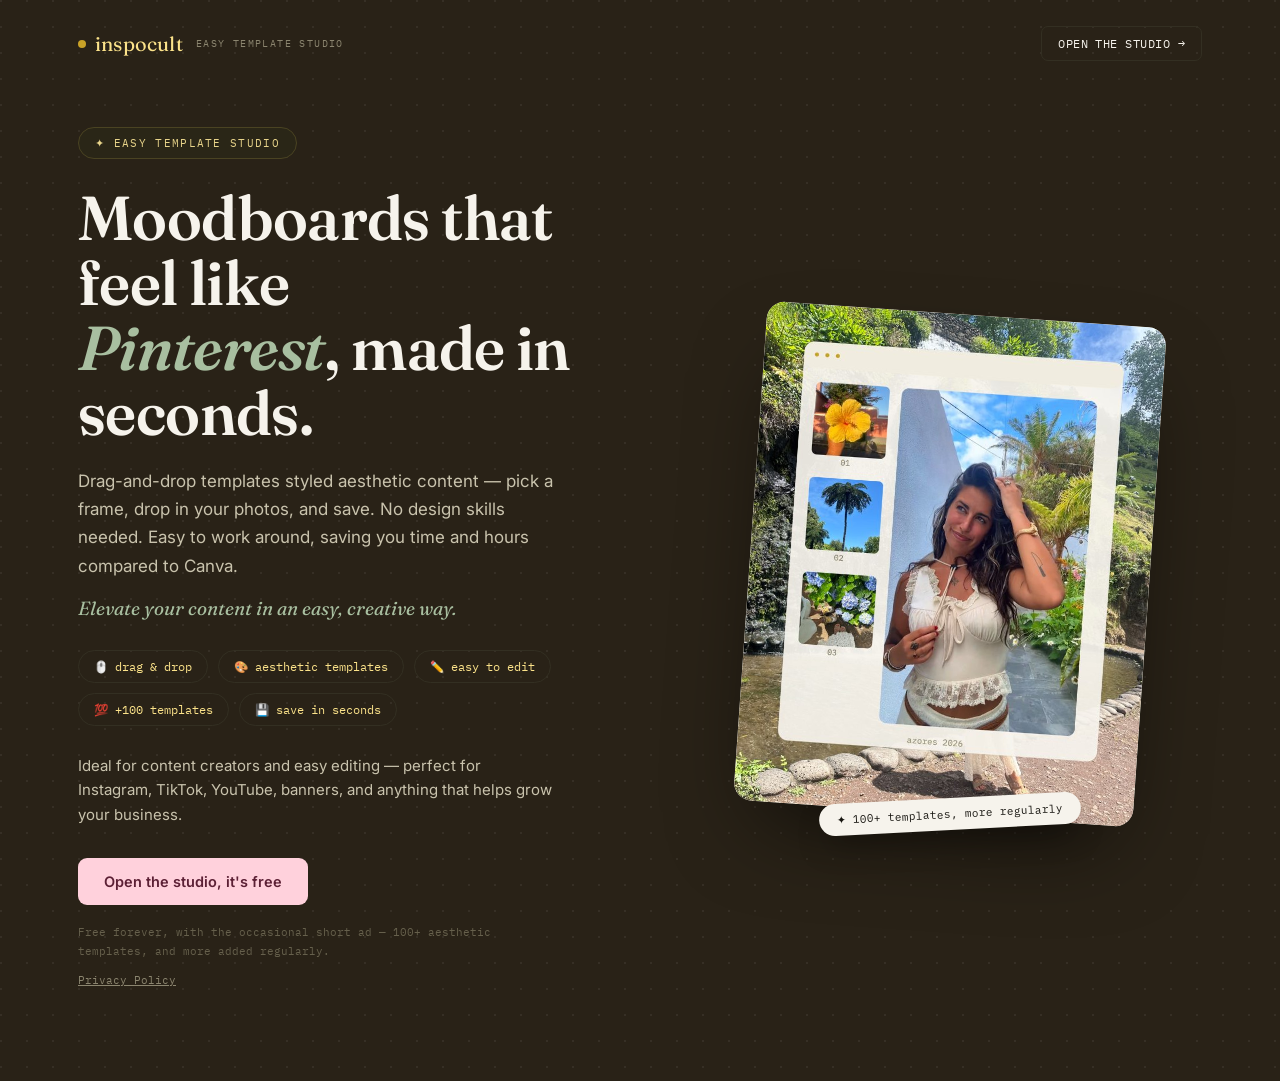
==== index.html @ 13b6f6b2 "Add files via upload" ====
<!DOCTYPE html>
<html lang="en">
<head>
<meta charset="UTF-8">
<script async src="https://pagead2.googlesyndication.com/pagead/js/adsbygoogle.js?client=ca-pub-4805663093054929" crossorigin="anonymous"></script>
<meta name="viewport" content="width=device-width, initial-scale=1.0, viewport-fit=cover">
<title>inspocult — easy template studio</title>
<link rel="manifest" href="manifest.json">
<meta name="theme-color" content="#1a1710">
<link rel="icon" href="icon-192.png">
<link rel="apple-touch-icon" href="apple-touch-icon.png">
<meta name="apple-mobile-web-app-capable" content="yes">
<meta name="apple-mobile-web-app-title" content="inspocult">
<link rel="preconnect" href="https://fonts.googleapis.com">
<link href="https://fonts.googleapis.com/css2?family=Fraunces:opsz,wght@9..144,400;9..144,500;9..144,600&family=Inter:wght@400;500;600;700&family=IBM+Plex+Mono:wght@400;500&display=swap" rel="stylesheet">
<style>
  :root{
    --ink:#292217;
    --paper:#f6f3ec;
    --line:#332f22;
    --gold:#c9a227;
    --gold-dim:#e8d48a;
    --brand-yellow:#FCE38A;
    --brand-pink:#FFD1DC;
    --brand-pink-text:#5c2035;
    --brand-sage:#A8BFA0;
    --mono:'IBM Plex Mono', monospace;
    --display:'Fraunces', serif;
    --body:'Inter', sans-serif;
  }
  *{box-sizing:border-box;}
  html,body{margin:0; padding:0; height:100%;}
  body{
    background:var(--ink); color:var(--paper); font-family:var(--body);
    background-image: radial-gradient(circle at 1px 1px, rgba(255,255,255,.06) 1px, transparent 1px);
    background-size: 26px 26px;
  }

  .wrap{ max-width:1180px; margin:0 auto; padding:0 28px; }

  /* ---- nav ---- */
  nav{ display:flex; align-items:center; justify-content:space-between; padding:26px 0; }
  .brand{ display:flex; align-items:center; gap:9px; font-family:var(--display); font-size:20px; letter-spacing:.01em; color:var(--brand-yellow); }
  .brand .dot{ width:8px; height:8px; border-radius:50%; background:var(--gold); display:inline-block; }
  .brand small{ font-family:var(--mono); font-size:10px; text-transform:uppercase; letter-spacing:.14em; color:#8b856f; margin-left:4px; }
  nav a.tryit{
    font-family:var(--mono); font-size:11.5px; text-transform:uppercase; letter-spacing:.04em;
    color:var(--paper); text-decoration:none; border:1px solid var(--line); padding:9px 16px; border-radius:7px;
    transition:border-color .15s, color .15s;
  }
  nav a.tryit:hover{ border-color:var(--gold); color:var(--gold-dim); }

  /* ---- hero ---- */
  .hero{
    display:grid; grid-template-columns:1.05fr .95fr; gap:64px; align-items:center;
    min-height:78vh; padding:40px 0 80px;
  }
  .eyebrow{
    display:inline-flex; align-items:center; gap:8px;
    font-family:var(--mono); font-size:11px; letter-spacing:.12em; text-transform:uppercase;
    color:var(--gold-dim); background:#2a2617; border:1px solid #4a4322;
    padding:8px 16px; border-radius:999px; margin-bottom:26px;
  }
  h1{
    font-family:var(--display); font-weight:600; font-size:clamp(38px, 5vw, 62px);
    line-height:1.05; letter-spacing:-.01em; margin:0 0 22px; color:var(--paper);
  }
  h1 em{ font-style:italic; color:var(--brand-sage); }
  .sub{
    font-size:17px; line-height:1.65; color:#c9c3ad; max-width:480px; margin:0 0 30px;
  }
  .tagline{
    font-family:var(--display); font-style:italic; font-size:19px; color:var(--brand-sage);
    margin:-14px 0 30px;
  }
  .pills{ display:flex; flex-wrap:wrap; gap:10px; margin-bottom:34px; }
  .pill{
    font-family:var(--mono); font-size:11.5px; color:var(--brand-yellow);
    border:1px solid var(--line); border-radius:999px; padding:8px 15px;
    display:inline-flex; align-items:center; gap:7px;
  }
  .ctas{ display:flex; flex-wrap:wrap; gap:14px; margin-bottom:18px; }
  .btn{
    font-family:var(--body); font-weight:600; font-size:14.5px; text-decoration:none;
    padding:15px 26px; border-radius:9px; display:inline-flex; align-items:center; gap:8px;
    transition:transform .12s, opacity .15s;
  }
  .btn:hover{ transform:translateY(-1px); }
  .btn.primary{ background:var(--brand-pink); color:var(--brand-pink-text); }
  .btn.primary:hover{ background:#ffdfe7; }
  .btn.secondary{ background:transparent; color:var(--paper); border:1px solid var(--line); }
  .btn.secondary:hover{ border-color:var(--gold); color:var(--gold-dim); }
  .fineprint{ font-family:var(--mono); font-size:11px; color:#66604c; line-height:1.7; max-width:460px; }

  /* ---- signature visual: tilted moodboard grid ---- */
  .visual{ position:relative; display:flex; align-items:center; justify-content:center; }
  .grid-frame{
    width:100%; max-width:400px; aspect-ratio:4/5;
    transform:rotate(4deg);
    border-radius:18px; overflow:hidden; box-shadow:0 40px 90px -30px rgba(0,0,0,.7);
    display:grid; grid-template-columns:1fr 1fr; grid-template-rows:1fr 1fr 1fr; gap:3px;
    background:#0e0d0a; padding:3px;
  }
  .tile{ border-radius:6px; }
  .t1{ background:linear-gradient(135deg,#e8c874,#c9772f 55%,#5a2c14); }
  .t2{ background:linear-gradient(135deg,#8fd3c7,#2f6f62 55%,#123b34); }
  .t3{ background:linear-gradient(135deg,#f2b8c6,#c9577a 55%,#4a1c2e); grid-column:1/3; }
  .t4{ background:linear-gradient(135deg,#c8d98f,#5f7a2f 55%,#242c0f); }
  .t5{ background:linear-gradient(135deg,#b39ddb,#5e4b8a 55%,#241b3f); }
  .badge-float{
    position:absolute; bottom:-16px; left:50%; transform:translateX(-50%) rotate(-3deg);
    background:var(--paper); color:#16140f; font-family:var(--mono); font-size:11px;
    padding:9px 18px; border-radius:999px; box-shadow:0 14px 30px -10px rgba(0,0,0,.5);
    white-space:nowrap;
  }

  @media (max-width: 860px){
    .hero{ grid-template-columns:1fr; gap:56px; padding-top:20px; text-align:left; }
    .visual{ order:-1; max-width:280px; margin:0 auto; }
  }
  #fullscreenAd{
    display:none; position:fixed; inset:0; z-index:10000;
    background:rgba(10,9,6,.92); backdrop-filter:blur(3px);
    align-items:center; justify-content:center; padding:20px;
  }
  #fullscreenAdCard{
    max-width:420px; width:100%; background:#332f22; border:1px solid #443f2d;
    border-radius:14px; padding:28px; box-shadow:0 30px 70px -20px rgba(0,0,0,.7); text-align:center;
  }
  #fsAdEyebrow{ font-family:var(--mono); font-size:11px; letter-spacing:.12em; text-transform:uppercase; color:#8b856f; margin-bottom:10px; }
  #fsAdSlot{ font-family:var(--body); font-size:13.5px; color:#c9c3ad; line-height:1.6; margin:14px 0 20px; }
  #fsAdProgressTrack{ height:4px; background:#0e0d0a; border-radius:2px; overflow:hidden; }
  #fsAdProgressBar{ height:100%; width:100%; background:var(--brand-pink); transform-origin:left; }
  #fsAdCountdownText{ font-family:var(--mono); font-size:11px; color:#8b856f; margin-top:12px; }
</style>
</head>
<body>

  <div class="wrap">
    <nav>
      <div class="brand"><span class="dot"></span>inspocult <small>easy template studio</small></div>
      <a class="tryit" href="template-studio.html">Open the studio →</a>
    </nav>

    <div class="hero">
      <div>
        <div class="eyebrow">✦ EASY TEMPLATE STUDIO</div>
        <h1>Moodboards that feel like<br><em>Pinterest</em>, made in seconds.</h1>
        <p class="sub">Drag-and-drop templates styled aesthetic content — pick a frame, drop in your photos, and save. No design skills needed. Easy to work around, saving you time and hours compared to Canva.</p>
        <p class="tagline">Elevate your content in an easy, creative way.</p>
        <div class="pills">
          <span class="pill">🖱️ drag &amp; drop</span>
          <span class="pill">🎨 aesthetic templates</span>
          <span class="pill">✏️ easy to edit</span>
          <span class="pill">💯 +100 templates</span>
          <span class="pill">💾 save in seconds</span>
        </div>
        <p class="sub" style="font-size:15px; margin-top:-6px;">Ideal for content creators and easy editing — perfect for Instagram, TikTok, YouTube, banners, and anything that helps grow your business.</p>
        <div class="ctas">
          <a class="btn primary" href="template-studio.html" id="tryFreeBtn">Open the studio, it's free</a>
        </div>
        <p class="fineprint">Free forever, with the occasional short ad — 100+ aesthetic templates, and more added regularly.</p>
        <p class="fineprint" style="margin-top:6px;"><a href="privacy-policy.html" style="color:#8b856f;">Privacy Policy</a></p>
      </div>

      <div class="visual">
        <div class="grid-frame" style="display:block; padding:0; background:#f2ede0;">
          <img src="[data-uri]" alt="A real Contact Sheet template made in inspocult" width="100%" height="100%" style="display:block; width:100%; height:100%; object-fit:cover;">
        </div>
        <div class="badge-float">✦ 100+ templates, more regularly</div>
      </div>
    </div>
  </div>

  <div id="fullscreenAd">
    <div id="fullscreenAdCard">
      <div id="fsAdEyebrow">ADVERTISEMENT</div>
      <div id="fsAdSlot">
        <div style="font-weight:600;color:#f0ead8;margin-bottom:4px;">Your sponsor's name here</div>
        <div>Replace this block with a real AdSense unit or a direct sponsor's image + link.</div>
      </div>
      <div id="fsAdProgressTrack"><div id="fsAdProgressBar"></div></div>
      <div id="fsAdCountdownText">Continuing in 5s…</div>
    </div>
  </div>

  <script>
    // Clicking through shows the same kind of ad the studio itself shows
    // before every export, right up front, so it's not a surprise once inside.
    const AD_DURATION_S = 5;
    document.getElementById('tryFreeBtn').addEventListener('click', function(e){
      e.preventDefault();
      const destination = this.getAttribute('href');
      const overlay = document.getElementById('fullscreenAd');
      const bar = document.getElementById('fsAdProgressBar');
      const countdownText = document.getElementById('fsAdCountdownText');
      overlay.style.display = 'flex';

      let remaining = AD_DURATION_S;
      countdownText.textContent = `Continuing in ${remaining}s…`;
      bar.style.transition = 'none';
      bar.style.transform = 'scaleX(1)';
      requestAnimationFrame(()=>{
        bar.style.transition = `transform ${AD_DURATION_S}s linear`;
        bar.style.transform = 'scaleX(0)';
      });
      const timer = setInterval(()=>{
        remaining -= 1;
        if(remaining <= 0){
          clearInterval(timer);
          window.location.href = destination;
        } else {
          countdownText.textContent = `Continuing in ${remaining}s…`;
        }
      }, 1000);
    });
  </script>

</body>
</html>
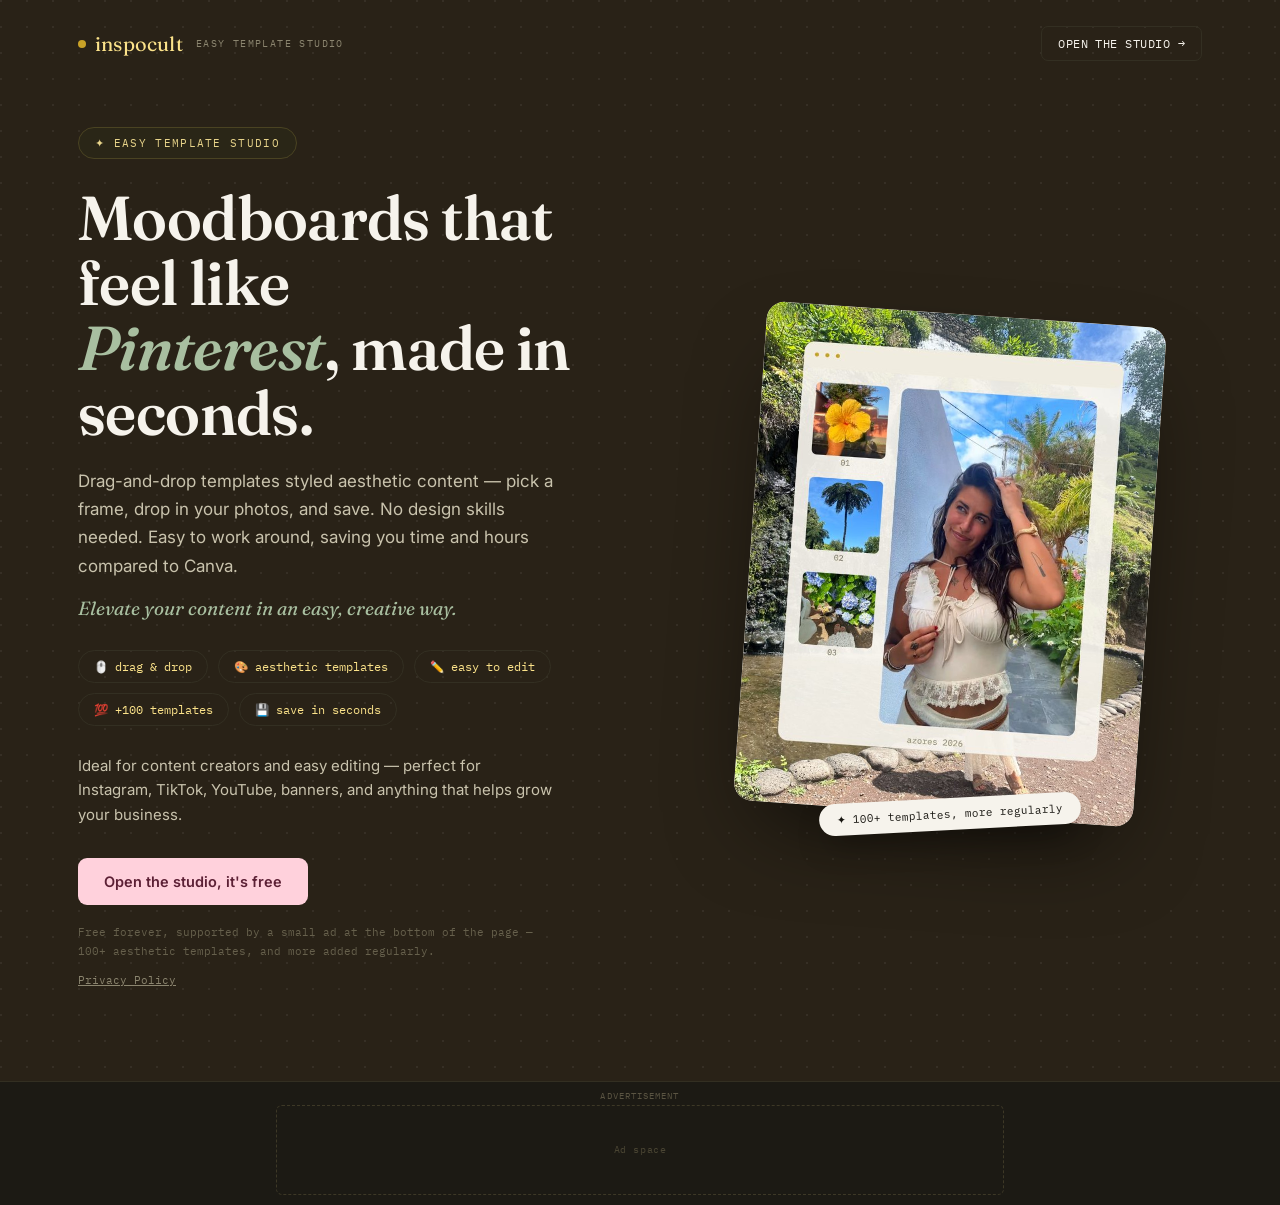
==== commit 57bbeeba: "Add files via upload" ====
--- a/index.html
+++ b/index.html
@@ -118,20 +118,17 @@
     .hero{ grid-template-columns:1fr; gap:56px; padding-top:20px; text-align:left; }
     .visual{ order:-1; max-width:280px; margin:0 auto; }
   }
-  #fullscreenAd{
-    display:none; position:fixed; inset:0; z-index:10000;
-    background:rgba(10,9,6,.92); backdrop-filter:blur(3px);
-    align-items:center; justify-content:center; padding:20px;
-  }
-  #fullscreenAdCard{
-    max-width:420px; width:100%; background:#332f22; border:1px solid #443f2d;
-    border-radius:14px; padding:28px; box-shadow:0 30px 70px -20px rgba(0,0,0,.7); text-align:center;
-  }
-  #fsAdEyebrow{ font-family:var(--mono); font-size:11px; letter-spacing:.12em; text-transform:uppercase; color:#8b856f; margin-bottom:10px; }
-  #fsAdSlot{ font-family:var(--body); font-size:13.5px; color:#c9c3ad; line-height:1.6; margin:14px 0 20px; }
-  #fsAdProgressTrack{ height:4px; background:#0e0d0a; border-radius:2px; overflow:hidden; }
-  #fsAdProgressBar{ height:100%; width:100%; background:var(--brand-pink); transform-origin:left; }
-  #fsAdCountdownText{ font-family:var(--mono); font-size:11px; color:#8b856f; margin-top:12px; }
+
+  /* ---------- Bottom ad (one banner per page / tab) ---------- */
+  .site-ad-bar{ display:flex; flex-direction:column; align-items:center; gap:4px; padding:8px 12px 10px; border-top:1px solid #332f22; background:#1c1a14; }
+  .site-ad-label{ font-family:'IBM Plex Mono', monospace; font-size:9px; letter-spacing:.12em; text-transform:uppercase; color:#5a5442; }
+  .site-ad-box{ position:relative; display:flex; align-items:center; justify-content:center; max-width:100%; outline:1px dashed #3d3826; outline-offset:-1px; border-radius:6px; overflow:hidden; }
+  .site-ad-box, .site-ad{ width:728px; height:90px; }
+  .site-ad{ display:inline-block; position:relative; z-index:1; flex-shrink:0; }
+  .site-ad-ph{ position:absolute; font-family:'IBM Plex Mono', monospace; font-size:10px; color:#4a4533; letter-spacing:.06em; pointer-events:none; }
+  .site-ad-box:has(.site-ad[data-ad-status="filled"]) .site-ad-ph{ display:none; }
+  .site-ad-box:has(.site-ad[data-ad-status="filled"]){ outline-color:transparent; }
+  @media (max-width:760px){ .site-ad-box, .site-ad{ width:320px; height:50px; } .site-ad-bar{ padding:5px 8px 6px; } }
 </style>
 </head>
 <body>
@@ -159,7 +156,7 @@
         <div class="ctas">
           <a class="btn primary" href="template-studio.html" id="tryFreeBtn">Open the studio, it's free</a>
         </div>
-        <p class="fineprint">Free forever, with the occasional short ad — 100+ aesthetic templates, and more added regularly.</p>
+        <p class="fineprint">Free forever, supported by a small ad at the bottom of the page — 100+ aesthetic templates, and more added regularly.</p>
         <p class="fineprint" style="margin-top:6px;"><a href="privacy-policy.html" style="color:#8b856f;">Privacy Policy</a></p>
       </div>
 
@@ -172,49 +169,13 @@
     </div>
   </div>
 
-  <div id="fullscreenAd">
-    <div id="fullscreenAdCard">
-      <div id="fsAdEyebrow">ADVERTISEMENT</div>
-      <div id="fsAdSlot">
-        <div style="font-weight:600;color:#f0ead8;margin-bottom:4px;">Your sponsor's name here</div>
-        <div>Replace this block with a real AdSense unit or a direct sponsor's image + link.</div>
-      </div>
-      <div id="fsAdProgressTrack"><div id="fsAdProgressBar"></div></div>
-      <div id="fsAdCountdownText">Continuing in 5s…</div>
+  <div class="site-ad-bar">
+    <div class="site-ad-label">Advertisement</div>
+    <div class="site-ad-box"><span class="site-ad-ph">Ad space</span>
+      <ins class="adsbygoogle site-ad" data-ad-client="ca-pub-4805663093054929" data-ad-slot="0000000002"></ins>
     </div>
   </div>
-
-  <script>
-    // Clicking through shows the same kind of ad the studio itself shows
-    // before every export, right up front, so it's not a surprise once inside.
-    const AD_DURATION_S = 5;
-    document.getElementById('tryFreeBtn').addEventListener('click', function(e){
-      e.preventDefault();
-      const destination = this.getAttribute('href');
-      const overlay = document.getElementById('fullscreenAd');
-      const bar = document.getElementById('fsAdProgressBar');
-      const countdownText = document.getElementById('fsAdCountdownText');
-      overlay.style.display = 'flex';
-
-      let remaining = AD_DURATION_S;
-      countdownText.textContent = `Continuing in ${remaining}s…`;
-      bar.style.transition = 'none';
-      bar.style.transform = 'scaleX(1)';
-      requestAnimationFrame(()=>{
-        bar.style.transition = `transform ${AD_DURATION_S}s linear`;
-        bar.style.transform = 'scaleX(0)';
-      });
-      const timer = setInterval(()=>{
-        remaining -= 1;
-        if(remaining <= 0){
-          clearInterval(timer);
-          window.location.href = destination;
-        } else {
-          countdownText.textContent = `Continuing in ${remaining}s…`;
-        }
-      }, 1000);
-    });
-  </script>
+  <script>try { (window.adsbygoogle = window.adsbygoogle || []).push({}); } catch(e) {}</script>
 
 </body>
 </html>
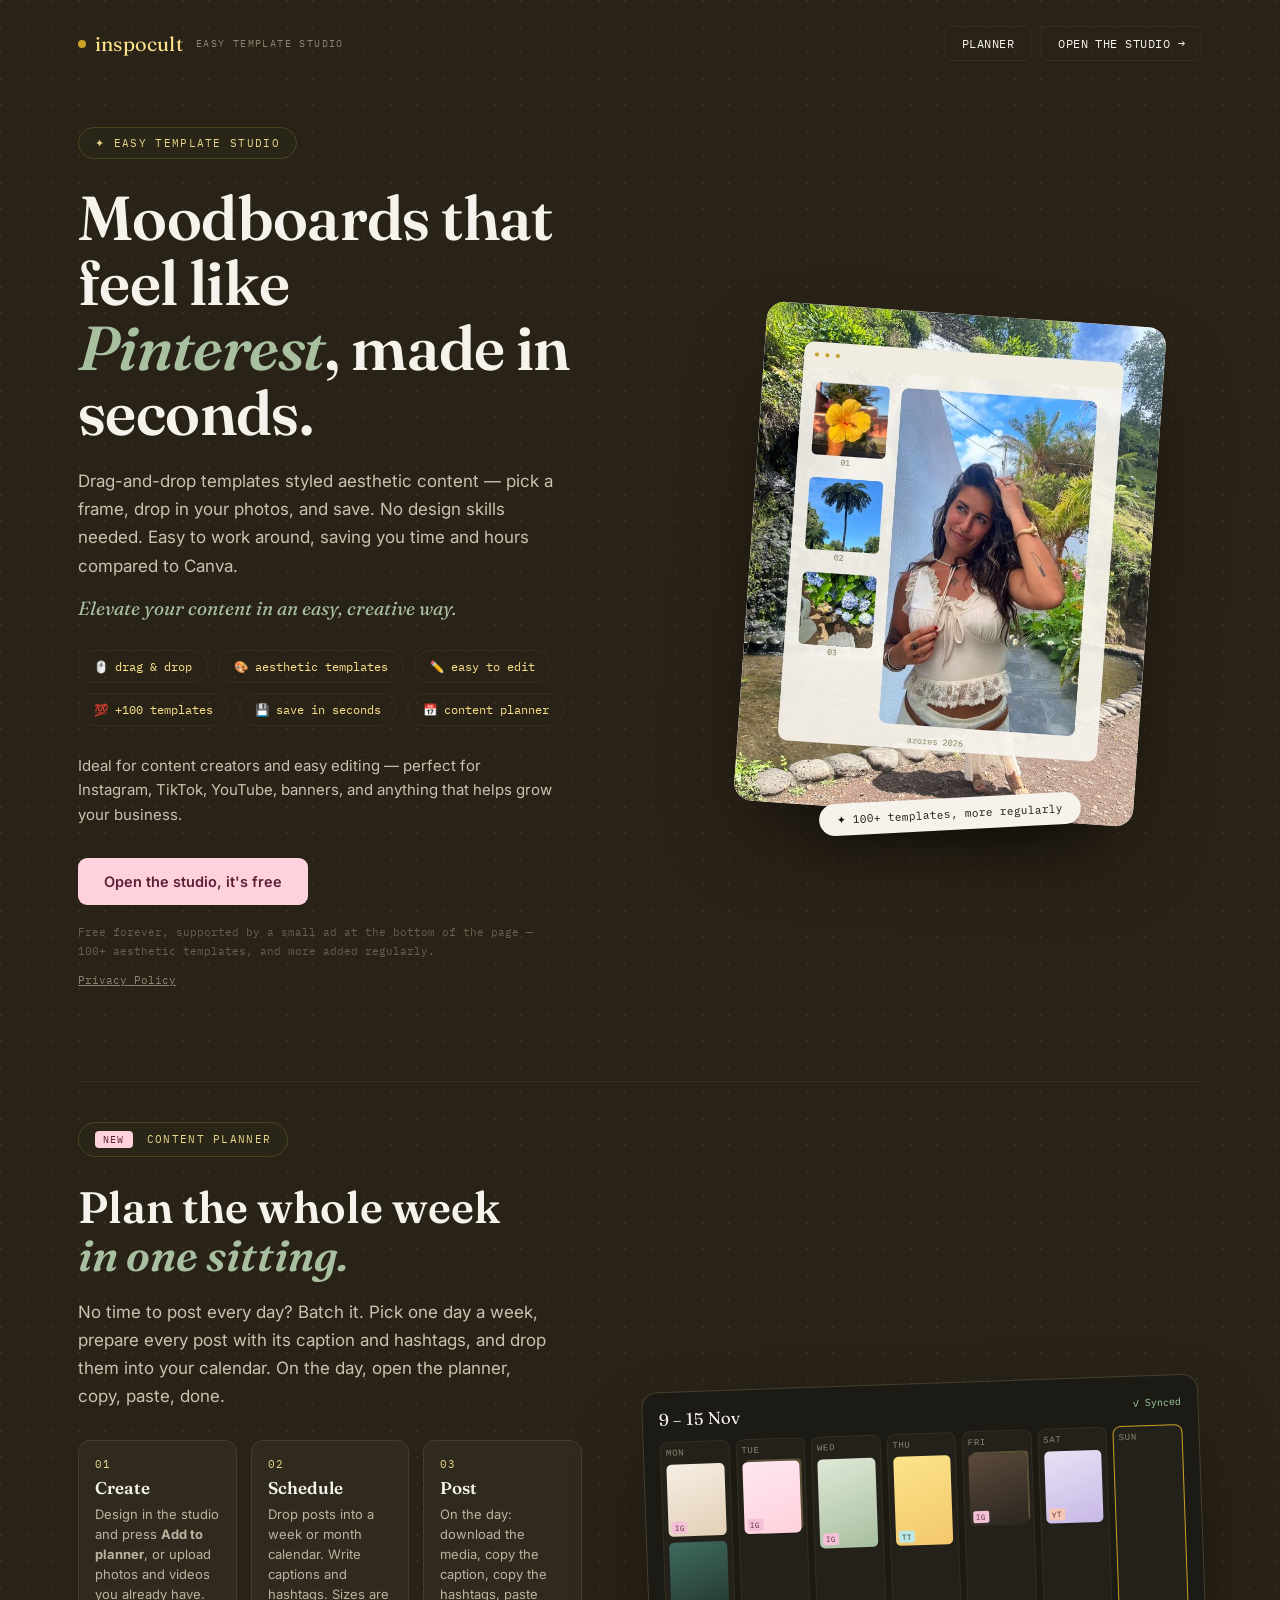
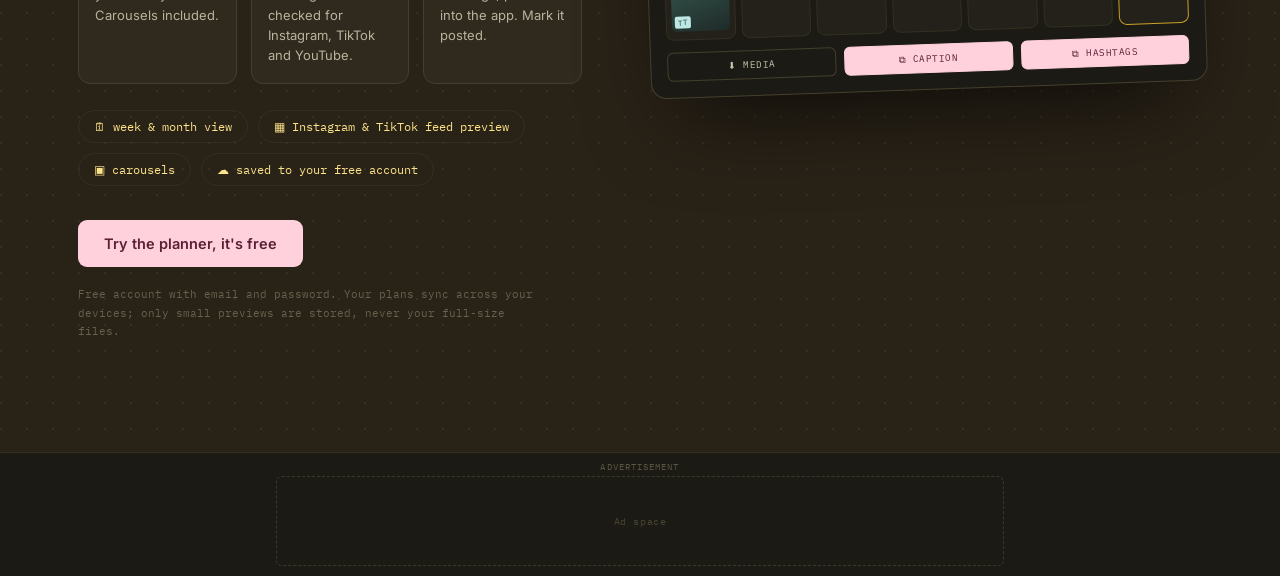
==== commit b5602b8e: "Add files via upload" ====
--- a/index.html
+++ b/index.html
@@ -119,6 +119,44 @@
     .visual{ order:-1; max-width:280px; margin:0 auto; }
   }
 
+  /* ---- planner intro ---- */
+  .planner-sec{ padding:40px 0 100px; border-top:1px solid var(--line); }
+  .planner-grid{ display:grid; grid-template-columns:.95fr 1.05fr; gap:64px; align-items:center; }
+  .new-tag{ display:inline-block; font-family:var(--mono); font-size:10px; letter-spacing:.12em; background:var(--brand-pink); color:var(--brand-pink-text); padding:2px 8px; border-radius:4px; margin-right:6px; }
+  h2.sec-title{ font-family:var(--display); font-weight:600; font-size:clamp(30px, 3.6vw, 44px); line-height:1.1; margin:0 0 18px; }
+  h2.sec-title em{ font-style:italic; color:var(--brand-sage); }
+  .steps{ display:grid; grid-template-columns:repeat(3,1fr); gap:14px; margin:30px 0 26px; }
+  .step{ background:#2f2a1d; border:1px solid #443f2d; border-radius:12px; padding:16px 16px 18px; }
+  .step .n{ font-family:var(--mono); font-size:11px; color:var(--gold-dim); letter-spacing:.1em; }
+  .step h3{ font-family:var(--display); font-weight:600; font-size:17px; margin:6px 0 6px; color:var(--paper); }
+  .step p{ margin:0; font-size:13px; line-height:1.55; color:#b9b39e; }
+
+  /* little week-calendar illustration (pure CSS) */
+  .week-demo{ background:#1c1a14; border:1px solid #443f2d; border-radius:16px; padding:16px; box-shadow:0 40px 90px -30px rgba(0,0,0,.7); transform:rotate(-2deg); }
+  .wd-head{ display:flex; justify-content:space-between; align-items:center; margin-bottom:12px; font-family:var(--display); font-size:17px; }
+  .wd-head span{ font-family:var(--mono); font-size:10px; color:#9fd3a2; }
+  .wd-days{ display:grid; grid-template-columns:repeat(7,1fr); gap:6px; }
+  .wd-day{ background:#24211a; border:1px solid #332f22; border-radius:8px; padding:6px 5px 8px; min-height:170px; display:flex; flex-direction:column; gap:6px; }
+  .wd-day b{ font-family:var(--mono); font-size:9px; font-weight:500; color:#8b856f; letter-spacing:.08em; }
+  .wd-day.today{ border-color:var(--gold); }
+  .wd-post{ border-radius:5px; aspect-ratio:4/5; position:relative; }
+  .wd-post.tall{ aspect-ratio:9/14; }
+  .wd-post i{ position:absolute; left:3px; bottom:3px; font-style:normal; font-family:var(--mono); font-size:7.5px; padding:1px 3px; border-radius:2px; }
+  .wd-post .ig{ background:#f3c1d6; color:#5c2035; }
+  .wd-post .tt{ background:#bfe7e4; color:#173f3c; }
+  .wd-post .yt{ background:#f5c7b8; color:#5a2414; }
+  .wd-post.multi{ box-shadow:3px -3px 0 -1px #5a5136; }
+  .wd-copy{ display:flex; gap:8px; margin-top:12px; }
+  .wd-copy span{ flex:1; text-align:center; font-family:var(--mono); font-size:9.5px; text-transform:uppercase; letter-spacing:.05em; padding:7px 4px; border-radius:6px; border:1px solid #443f2d; color:#c9c3ad; }
+  .wd-copy span.pk{ background:var(--brand-pink); color:var(--brand-pink-text); border-color:var(--brand-pink); }
+
+  @media (max-width: 860px){
+    .planner-grid{ grid-template-columns:1fr; gap:48px; }
+    .steps{ grid-template-columns:1fr; }
+    .week-demo{ transform:none; }
+    .wd-day{ min-height:120px; }
+  }
+
   /* ---------- Bottom ad (one banner per page / tab) ---------- */
   .site-ad-bar{ display:flex; flex-direction:column; align-items:center; gap:4px; padding:8px 12px 10px; border-top:1px solid #332f22; background:#1c1a14; }
   .site-ad-label{ font-family:'IBM Plex Mono', monospace; font-size:9px; letter-spacing:.12em; text-transform:uppercase; color:#5a5442; }
@@ -135,8 +173,11 @@
 
   <div class="wrap">
     <nav>
-      <div class="brand"><span class="dot"></span>inspocult <small>easy template studio</small></div>
-      <a class="tryit" href="template-studio.html">Open the studio →</a>
+      <a class="brand" href="index.html" style="text-decoration:none"><span class="dot"></span>inspocult <small>easy template studio</small></a>
+      <div style="display:flex;gap:10px;flex-wrap:wrap;justify-content:flex-end">
+        <a class="tryit" href="#planner">Planner</a>
+        <a class="tryit" href="template-studio.html">Open the studio →</a>
+      </div>
     </nav>
 
     <div class="hero">
@@ -151,6 +192,7 @@
           <span class="pill">✏️ easy to edit</span>
           <span class="pill">💯 +100 templates</span>
           <span class="pill">💾 save in seconds</span>
+          <span class="pill">📅 content planner</span>
         </div>
         <p class="sub" style="font-size:15px; margin-top:-6px;">Ideal for content creators and easy editing — perfect for Instagram, TikTok, YouTube, banners, and anything that helps grow your business.</p>
         <div class="ctas">
@@ -167,6 +209,37 @@
         <div class="badge-float">✦ 100+ templates, more regularly</div>
       </div>
     </div>
+
+    <section class="planner-sec" id="planner">
+      <div class="planner-grid">
+        <div>
+          <div class="eyebrow"><span class="new-tag">NEW</span> CONTENT PLANNER</div>
+          <h2 class="sec-title">Plan the whole week<br><em>in one sitting.</em></h2>
+          <p class="sub">No time to post every day? Batch it. Pick one day a week, prepare every post with its caption and hashtags, and drop them into your calendar. On the day, open the planner, copy, paste, done.</p>
+          <div class="steps">
+            <div class="step"><div class="n">01</div><h3>Create</h3><p>Design in the studio and press <b>Add to planner</b>, or upload photos and videos you already have. Carousels included.</p></div>
+            <div class="step"><div class="n">02</div><h3>Schedule</h3><p>Drop posts into a week or month calendar. Write captions and hashtags. Sizes are checked for Instagram, TikTok and YouTube.</p></div>
+            <div class="step"><div class="n">03</div><h3>Post</h3><p>On the day: download the media, copy the caption, copy the hashtags, paste into the app. Mark it posted.</p></div>
+          </div>
+          <div class="pills">
+            <span class="pill">🗓 week &amp; month view</span>
+            <span class="pill">▦ Instagram &amp; TikTok feed preview</span>
+            <span class="pill">▣ carousels</span>
+            <span class="pill">☁ saved to your free account</span>
+          </div>
+          <div class="ctas">
+            <a class="btn primary" href="template-studio.html#planner">Try the planner, it's free</a>
+          </div>
+          <p class="fineprint">Free account with email and password. Your plans sync across your devices; only small previews are stored, never your full-size files.</p>
+        </div>
+
+        <div class="week-demo" aria-hidden="true">
+          <div class="wd-head">9 – 15 Nov <span>✓ Synced</span></div>
+          <div class="wd-days"><div class="wd-day"><b>MON</b><div class="wd-post " style="background:linear-gradient(160deg,#f6efe4,#e2cfb6)"><i class="ig">IG</i></div><div class="wd-post tall" style="background:linear-gradient(160deg,#3f6b5f,#1f2b28)"><i class="tt">TT</i></div></div><div class="wd-day"><b>TUE</b><div class="wd-post multi" style="background:linear-gradient(160deg,#fde7ef,#ffd1dc)"><i class="ig">IG</i></div></div><div class="wd-day"><b>WED</b><div class="wd-post tall" style="background:linear-gradient(160deg,#dfe8d6,#a8bfa0)"><i class="ig">IG</i></div></div><div class="wd-day"><b>THU</b><div class="wd-post tall" style="background:linear-gradient(160deg,#fce38a,#f3c86b)"><i class="tt">TT</i></div></div><div class="wd-day"><b>FRI</b><div class="wd-post multi" style="background:linear-gradient(160deg,#5b4a3a,#2b2620)"><i class="ig">IG</i></div></div><div class="wd-day"><b>SAT</b><div class="wd-post " style="background:linear-gradient(160deg,#e9e1f5,#c7b8e6)"><i class="yt">YT</i></div></div><div class="wd-day today"><b>SUN</b></div></div>
+          <div class="wd-copy"><span>⬇ Media</span><span class="pk">⧉ Caption</span><span class="pk">⧉ Hashtags</span></div>
+        </div>
+      </div>
+    </section>
   </div>
 
   <div class="site-ad-bar">
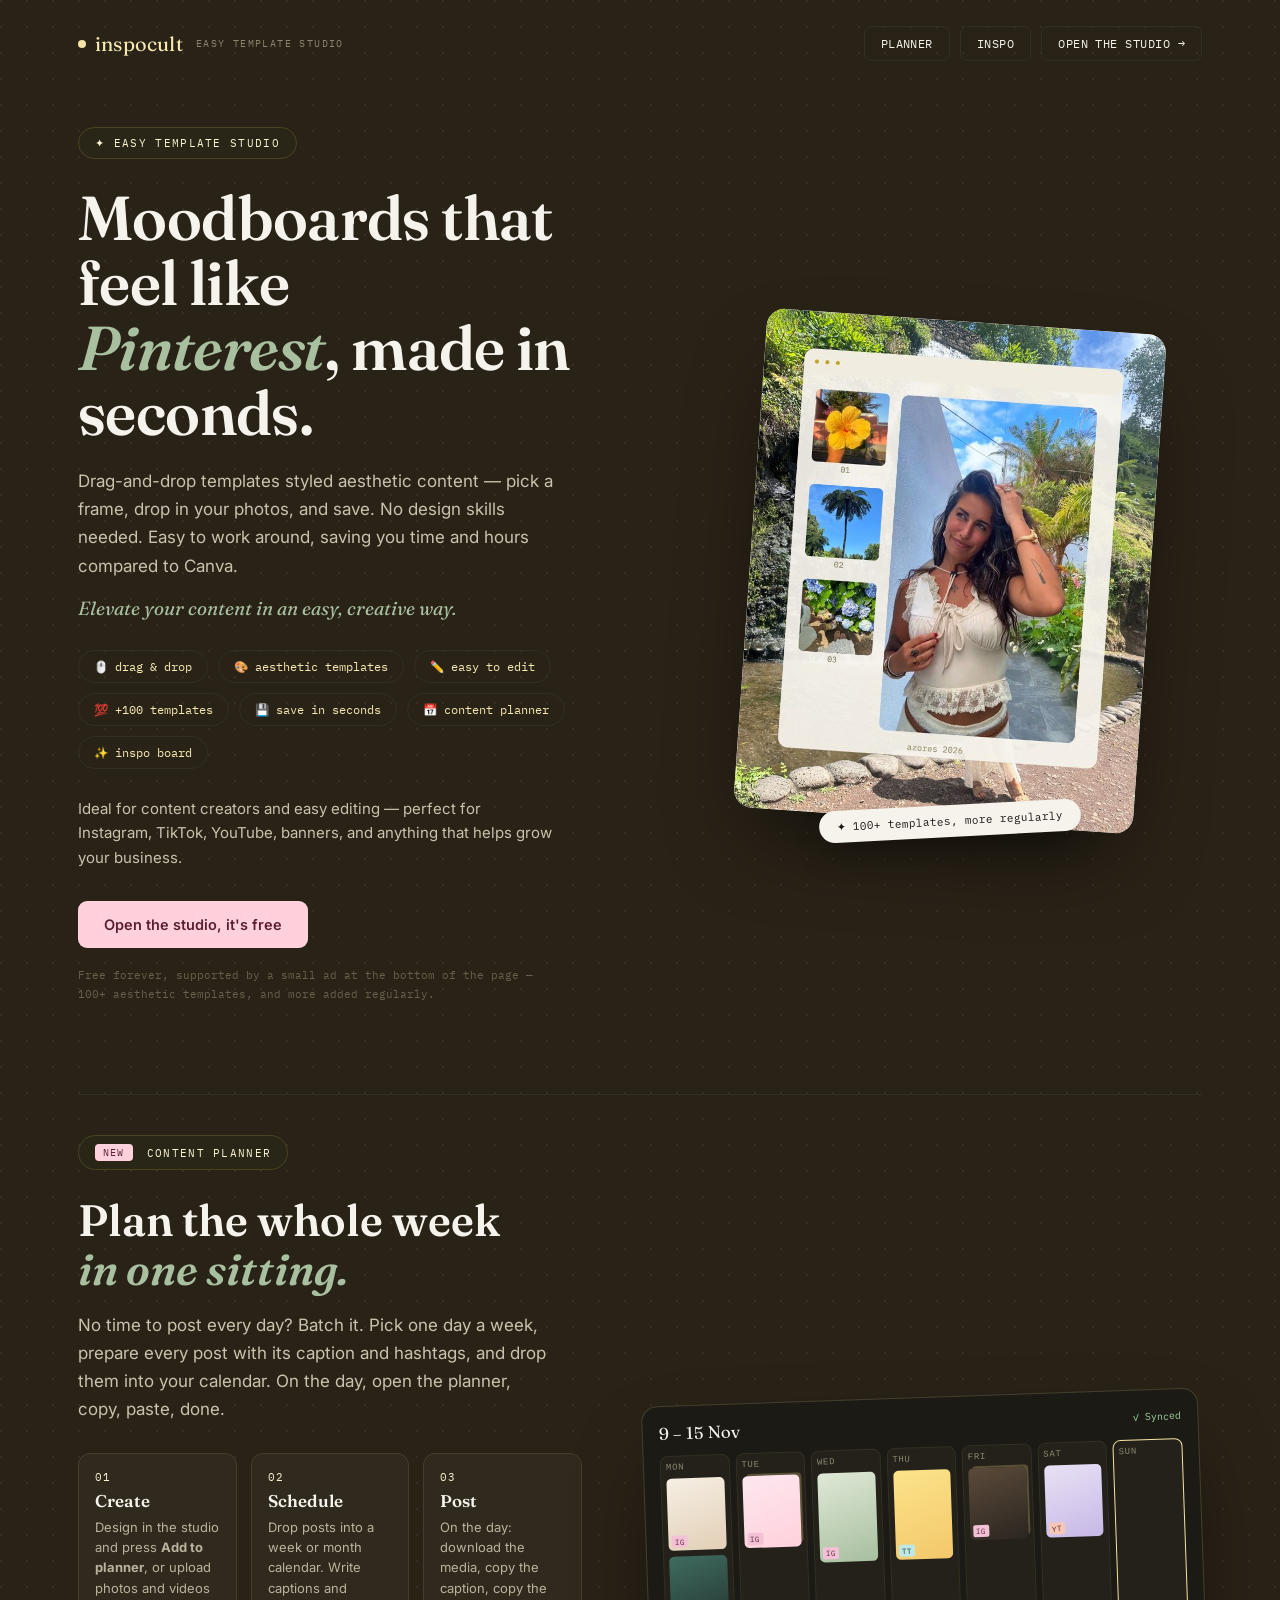
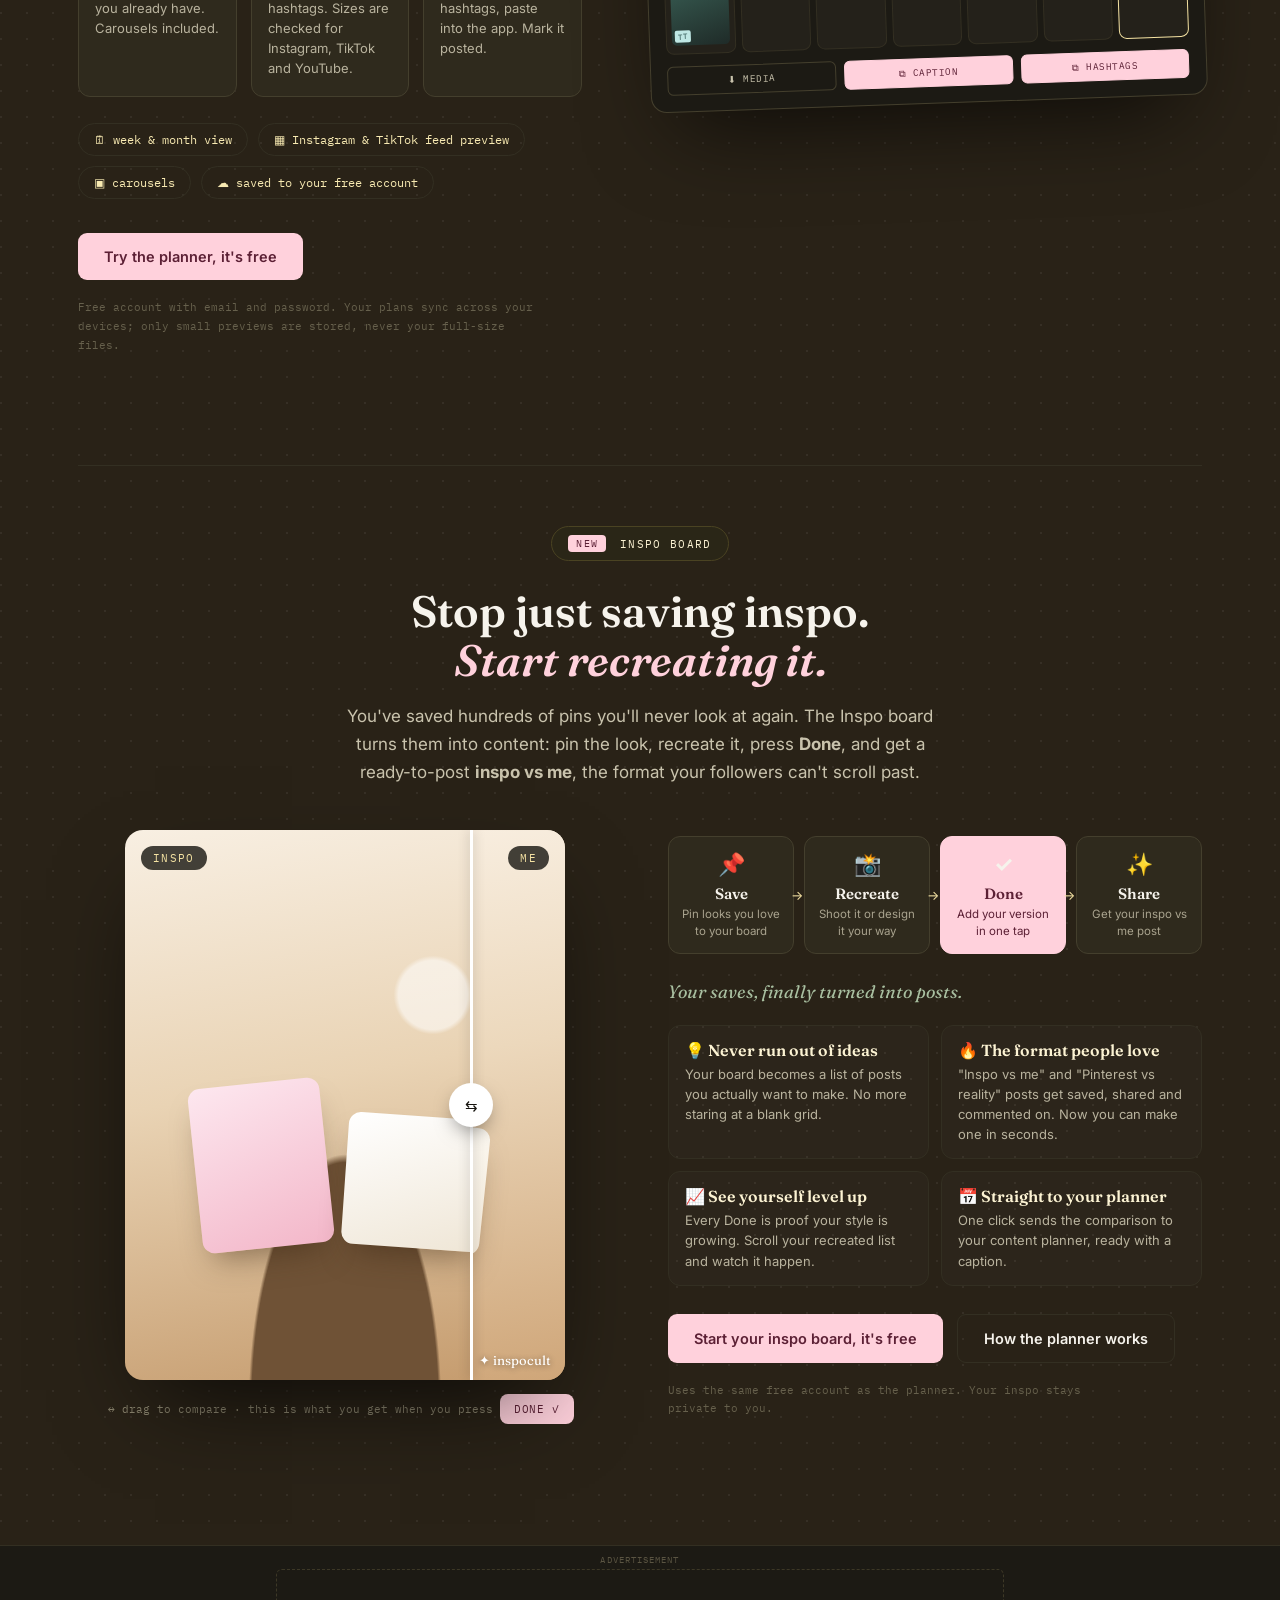
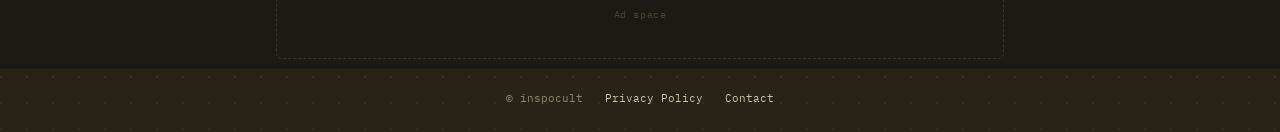
==== commit 2263aad0: "Add files via upload" ====
--- a/index.html
+++ b/index.html
@@ -18,9 +18,9 @@
     --ink:#292217;
     --paper:#f6f3ec;
     --line:#332f22;
-    --gold:#c9a227;
-    --gold-dim:#e8d48a;
-    --brand-yellow:#FCE38A;
+    --gold:#F5E3A3;      /* butter yellow (was mustard #c9a227) */
+    --gold-dim:#FCF3D3;
+    --brand-yellow:#F8EAB2;
     --brand-pink:#FFD1DC;
     --brand-pink-text:#5c2035;
     --brand-sage:#A8BFA0;
@@ -157,6 +157,69 @@
     .wd-day{ min-height:120px; }
   }
 
+  /* ---- inspo section ---- */
+  .inspo-sec{ padding:60px 0 110px; border-top:1px solid var(--line); position:relative; }
+  .inspo-head{ max-width:760px; margin:0 auto 44px; text-align:center; }
+  .inspo-head .sub{ margin-left:auto; margin-right:auto; max-width:620px; }
+  .inspo-head h2 em{ font-style:italic; color:var(--brand-pink); }
+  .inspo-main{ display:grid; grid-template-columns:1fr 1fr; gap:56px; align-items:center; }
+
+  /* before / after slider */
+  .vs{ position:relative; max-width:440px; width:100%; margin:0 auto; aspect-ratio:4/5; border-radius:18px; overflow:hidden; box-shadow:0 40px 90px -30px rgba(0,0,0,.75); user-select:none; touch-action:pan-y; --pos:50%; }
+  .vs-layer{ position:absolute; inset:0; }
+  .vs-inspo{ background:
+      radial-gradient(circle at 70% 30%, rgba(255,255,255,.55) 0 7%, transparent 8%),
+      radial-gradient(ellipse at 50% 105%, #6f5236 0 30%, transparent 31%),
+      linear-gradient(170deg,#f8efe2 0%,#e9d3b4 45%,#c49a6c 100%); }
+  .vs-me{ background:
+      radial-gradient(circle at 66% 34%, rgba(255,255,255,.5) 0 7%, transparent 8%),
+      radial-gradient(ellipse at 52% 106%, #7a5a3c 0 30%, transparent 31%),
+      linear-gradient(170deg,#fbf3e8 0%,#ecd8bc 45%,#cfa679 100%);
+      clip-path:inset(0 0 0 var(--pos)); }
+  .vs-obj{ position:absolute; border-radius:12px; box-shadow:0 18px 30px -12px rgba(60,40,20,.5); }
+  .vs-inspo .o1{ left:16%; top:46%; width:30%; height:30%; background:linear-gradient(160deg,#fde7ef,#f3b7c9); transform:rotate(-6deg); }
+  .vs-inspo .o2{ left:50%; top:52%; width:32%; height:24%; background:linear-gradient(160deg,#fff,#efe6d6); transform:rotate(4deg); }
+  .vs-me .o1{ left:18%; top:47%; width:29%; height:29%; background:linear-gradient(160deg,#ffe1ea,#f0aec2); transform:rotate(-4deg); }
+  .vs-me .o2{ left:51%; top:53%; width:31%; height:23%; background:linear-gradient(160deg,#fffdf8,#f2e8d8); transform:rotate(6deg); }
+  .vs-tag{ position:absolute; top:16px; z-index:3; font-family:var(--mono); font-size:11px; letter-spacing:.12em; text-transform:uppercase; background:rgba(22,20,15,.8); color:var(--gold); padding:5px 12px; border-radius:20px; }
+  .vs-tag.l{ left:16px; } .vs-tag.r{ right:16px; }
+  .vs-pin{ position:absolute; top:16px; left:50%; transform:translateX(-50%); z-index:2; font-size:11px; font-family:var(--mono); color:#5c2035; background:var(--brand-pink); padding:4px 10px; border-radius:20px; opacity:.95; }
+  .vs-line{ position:absolute; top:0; bottom:0; left:var(--pos); width:3px; margin-left:-1.5px; background:#fff; z-index:3; box-shadow:0 0 12px rgba(0,0,0,.3); }
+  .vs-knob{ position:absolute; top:50%; left:var(--pos); width:44px; height:44px; margin:-22px 0 0 -22px; border-radius:50%; background:#fff; z-index:4; display:flex; align-items:center; justify-content:center; font-size:15px; color:#16140f; box-shadow:0 8px 20px -6px rgba(0,0,0,.5); }
+  .vs-sig{ position:absolute; right:14px; bottom:12px; z-index:3; font-family:var(--display); font-size:13px; color:#fff; text-shadow:0 1px 6px rgba(0,0,0,.45); }
+  .vs input[type=range]{ position:absolute; inset:0; width:100%; height:100%; opacity:0; cursor:ew-resize; z-index:5; margin:0; }
+  .vs-hint{ text-align:center; margin-top:14px; font-family:var(--mono); font-size:11px; color:#8b856f; }
+  .vs-done{ display:inline-flex; align-items:center; gap:6px; font-family:var(--mono); font-size:11px; text-transform:uppercase; letter-spacing:.05em; background:var(--brand-pink); color:var(--brand-pink-text); padding:8px 14px; border-radius:8px; margin-right:8px; }
+
+  /* 4 steps */
+  .flow{ display:grid; grid-template-columns:repeat(4,1fr); gap:10px; margin:0 0 26px; counter-reset:f; }
+  .flow div{ background:#2f2a1d; border:1px solid #443f2d; border-radius:12px; padding:14px 12px; text-align:center; position:relative; }
+  .flow div:not(:last-child)::after{ content:"→"; position:absolute; right:-10px; top:50%; transform:translateY(-50%); color:var(--gold); font-size:13px; z-index:1; }
+  .flow b{ display:block; font-size:22px; margin-bottom:6px; }
+  .flow span{ font-family:var(--display); font-weight:600; font-size:15px; color:var(--paper); }
+  .flow small{ display:block; margin-top:3px; font-size:11.5px; color:#a9a38e; line-height:1.4; }
+  .flow .hl{ background:var(--brand-pink); border-color:var(--brand-pink); }
+  .flow .hl span, .flow .hl small{ color:var(--brand-pink-text); }
+
+  /* why it's useful */
+  .why{ display:grid; grid-template-columns:1fr 1fr; gap:12px; margin-bottom:28px; }
+  .why div{ border:1px solid var(--line); border-radius:12px; padding:14px 16px; background:rgba(255,255,255,.015); }
+  .why h3{ margin:0 0 4px; font-family:var(--display); font-weight:600; font-size:16px; color:var(--gold-dim); }
+  .why p{ margin:0; font-size:13px; line-height:1.55; color:#b9b39e; }
+  .quote-line{ font-family:var(--display); font-style:italic; font-size:18px; color:var(--brand-sage); margin:0 0 22px; }
+
+  @media (max-width: 860px){
+    .inspo-main{ grid-template-columns:1fr; gap:40px; }
+    .flow{ grid-template-columns:1fr 1fr; }
+    .flow div:nth-child(2)::after{ display:none; }
+    .why{ grid-template-columns:1fr; }
+  }
+
+  /* ---- footer ---- */
+  .site-footer{ display:flex; flex-wrap:wrap; justify-content:center; gap:8px 22px; padding:22px 20px 26px; font-family:var(--mono); font-size:11px; color:#8b856f; }
+  .site-footer a{ color:#c9c3ad; text-decoration:none; border-bottom:1px solid transparent; }
+  .site-footer a:hover{ color:var(--gold-dim); border-bottom-color:var(--gold-dim); }
+
   /* ---------- Bottom ad (one banner per page / tab) ---------- */
   .site-ad-bar{ display:flex; flex-direction:column; align-items:center; gap:4px; padding:8px 12px 10px; border-top:1px solid #332f22; background:#1c1a14; }
   .site-ad-label{ font-family:'IBM Plex Mono', monospace; font-size:9px; letter-spacing:.12em; text-transform:uppercase; color:#5a5442; }
@@ -176,6 +239,7 @@
       <a class="brand" href="index.html" style="text-decoration:none"><span class="dot"></span>inspocult <small>easy template studio</small></a>
       <div style="display:flex;gap:10px;flex-wrap:wrap;justify-content:flex-end">
         <a class="tryit" href="#planner">Planner</a>
+        <a class="tryit" href="#inspo">Inspo</a>
         <a class="tryit" href="template-studio.html">Open the studio →</a>
       </div>
     </nav>
@@ -193,13 +257,13 @@
           <span class="pill">💯 +100 templates</span>
           <span class="pill">💾 save in seconds</span>
           <span class="pill">📅 content planner</span>
+          <span class="pill">✨ inspo board</span>
         </div>
         <p class="sub" style="font-size:15px; margin-top:-6px;">Ideal for content creators and easy editing — perfect for Instagram, TikTok, YouTube, banners, and anything that helps grow your business.</p>
         <div class="ctas">
           <a class="btn primary" href="template-studio.html" id="tryFreeBtn">Open the studio, it's free</a>
         </div>
         <p class="fineprint">Free forever, supported by a small ad at the bottom of the page — 100+ aesthetic templates, and more added regularly.</p>
-        <p class="fineprint" style="margin-top:6px;"><a href="privacy-policy.html" style="color:#8b856f;">Privacy Policy</a></p>
       </div>
 
       <div class="visual">
@@ -240,6 +304,52 @@
         </div>
       </div>
     </section>
+
+    <section class="inspo-sec" id="inspo">
+      <div class="inspo-head">
+        <div class="eyebrow"><span class="new-tag">NEW</span> INSPO BOARD</div>
+        <h2 class="sec-title">Stop just saving inspo.<br><em>Start recreating it.</em></h2>
+        <p class="sub">You've saved hundreds of pins you'll never look at again. The Inspo board turns them into content: pin the look, recreate it, press <b>Done</b>, and get a ready-to-post <b>inspo vs me</b>, the format your followers can't scroll past.</p>
+      </div>
+
+      <div class="inspo-main">
+        <div>
+          <div class="vs" id="vsDemo" aria-label="Example inspo vs me comparison. Drag to compare.">
+            <div class="vs-layer vs-inspo"><div class="vs-obj o1"></div><div class="vs-obj o2"></div></div>
+            <div class="vs-layer vs-me"><div class="vs-obj o1"></div><div class="vs-obj o2"></div></div>
+            <span class="vs-tag l">inspo</span><span class="vs-tag r">me</span>
+            <div class="vs-line"></div><div class="vs-knob">⇆</div>
+            <div class="vs-sig">✦ inspocult</div>
+            <input type="range" min="0" max="100" value="50" aria-label="Compare inspo and your version">
+          </div>
+          <p class="vs-hint">↔ drag to compare · this is what you get when you press <span class="vs-done">Done ✓</span></p>
+        </div>
+
+        <div>
+          <div class="flow">
+            <div><b>📌</b><span>Save</span><small>Pin looks you love to your board</small></div>
+            <div><b>📸</b><span>Recreate</span><small>Shoot it or design it your way</small></div>
+            <div class="hl"><b>✓</b><span>Done</span><small>Add your version in one tap</small></div>
+            <div><b>✨</b><span>Share</span><small>Get your inspo vs me post</small></div>
+          </div>
+
+          <p class="quote-line">Your saves, finally turned into posts.</p>
+
+          <div class="why">
+            <div><h3>💡 Never run out of ideas</h3><p>Your board becomes a list of posts you actually want to make. No more staring at a blank grid.</p></div>
+            <div><h3>🔥 The format people love</h3><p>"Inspo vs me" and "Pinterest vs reality" posts get saved, shared and commented on. Now you can make one in seconds.</p></div>
+            <div><h3>📈 See yourself level up</h3><p>Every Done is proof your style is growing. Scroll your recreated list and watch it happen.</p></div>
+            <div><h3>📅 Straight to your planner</h3><p>One click sends the comparison to your content planner, ready with a caption.</p></div>
+          </div>
+
+          <div class="ctas">
+            <a class="btn primary" href="template-studio.html#inspo">Start your inspo board, it's free</a>
+            <a class="btn secondary" href="#planner">How the planner works</a>
+          </div>
+          <p class="fineprint">Uses the same free account as the planner. Your inspo stays private to you.</p>
+        </div>
+      </div>
+    </section>
   </div>
 
   <div class="site-ad-bar">
@@ -250,5 +360,29 @@
   </div>
   <script>try { (window.adsbygoogle = window.adsbygoogle || []).push({}); } catch(e) {}</script>
 
+
+  <script>
+  (function(){
+    var box = document.getElementById('vsDemo'); if(!box) return;
+    var range = box.querySelector('input'), touched = false, t0 = performance.now();
+    function set(v){ box.style.setProperty('--pos', v + '%'); range.value = v; }
+    range.addEventListener('input', function(){ touched = true; set(range.value); });
+    var reduce = window.matchMedia && matchMedia('(prefers-reduced-motion: reduce)').matches;
+    if(reduce) return;
+    (function sweep(now){
+      if(touched) return;
+      var v = 50 + Math.sin((now - t0) / 1400) * 32;   // eases back and forth between ~18% and ~82%
+      set(v.toFixed(1));
+      requestAnimationFrame(sweep);
+    })(t0);
+  })();
+  </script>
+
+  <footer class="site-footer">
+    <span>© inspocult</span>
+    <a href="privacy-policy.html">Privacy Policy</a>
+    <a href="mailto:shopinspocult@gmail.com">Contact</a>
+  </footer>
+
 </body>
 </html>
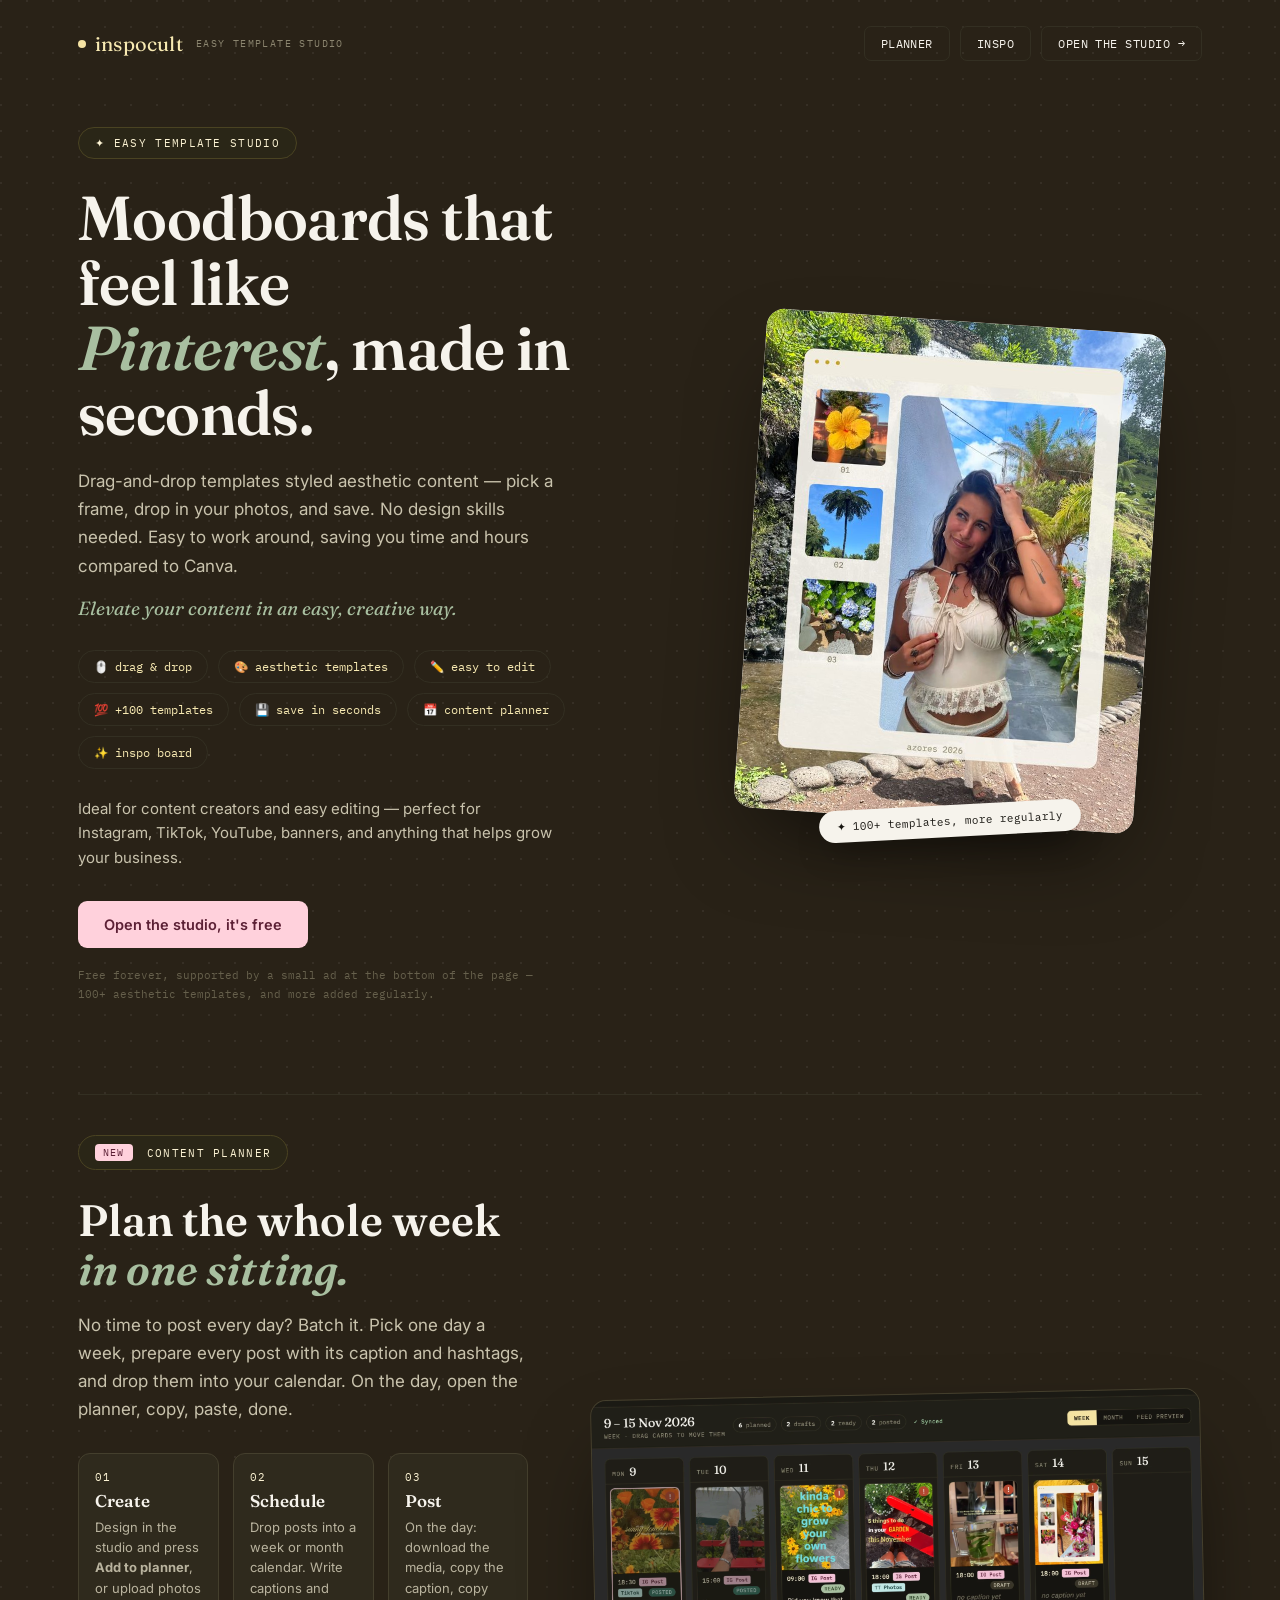
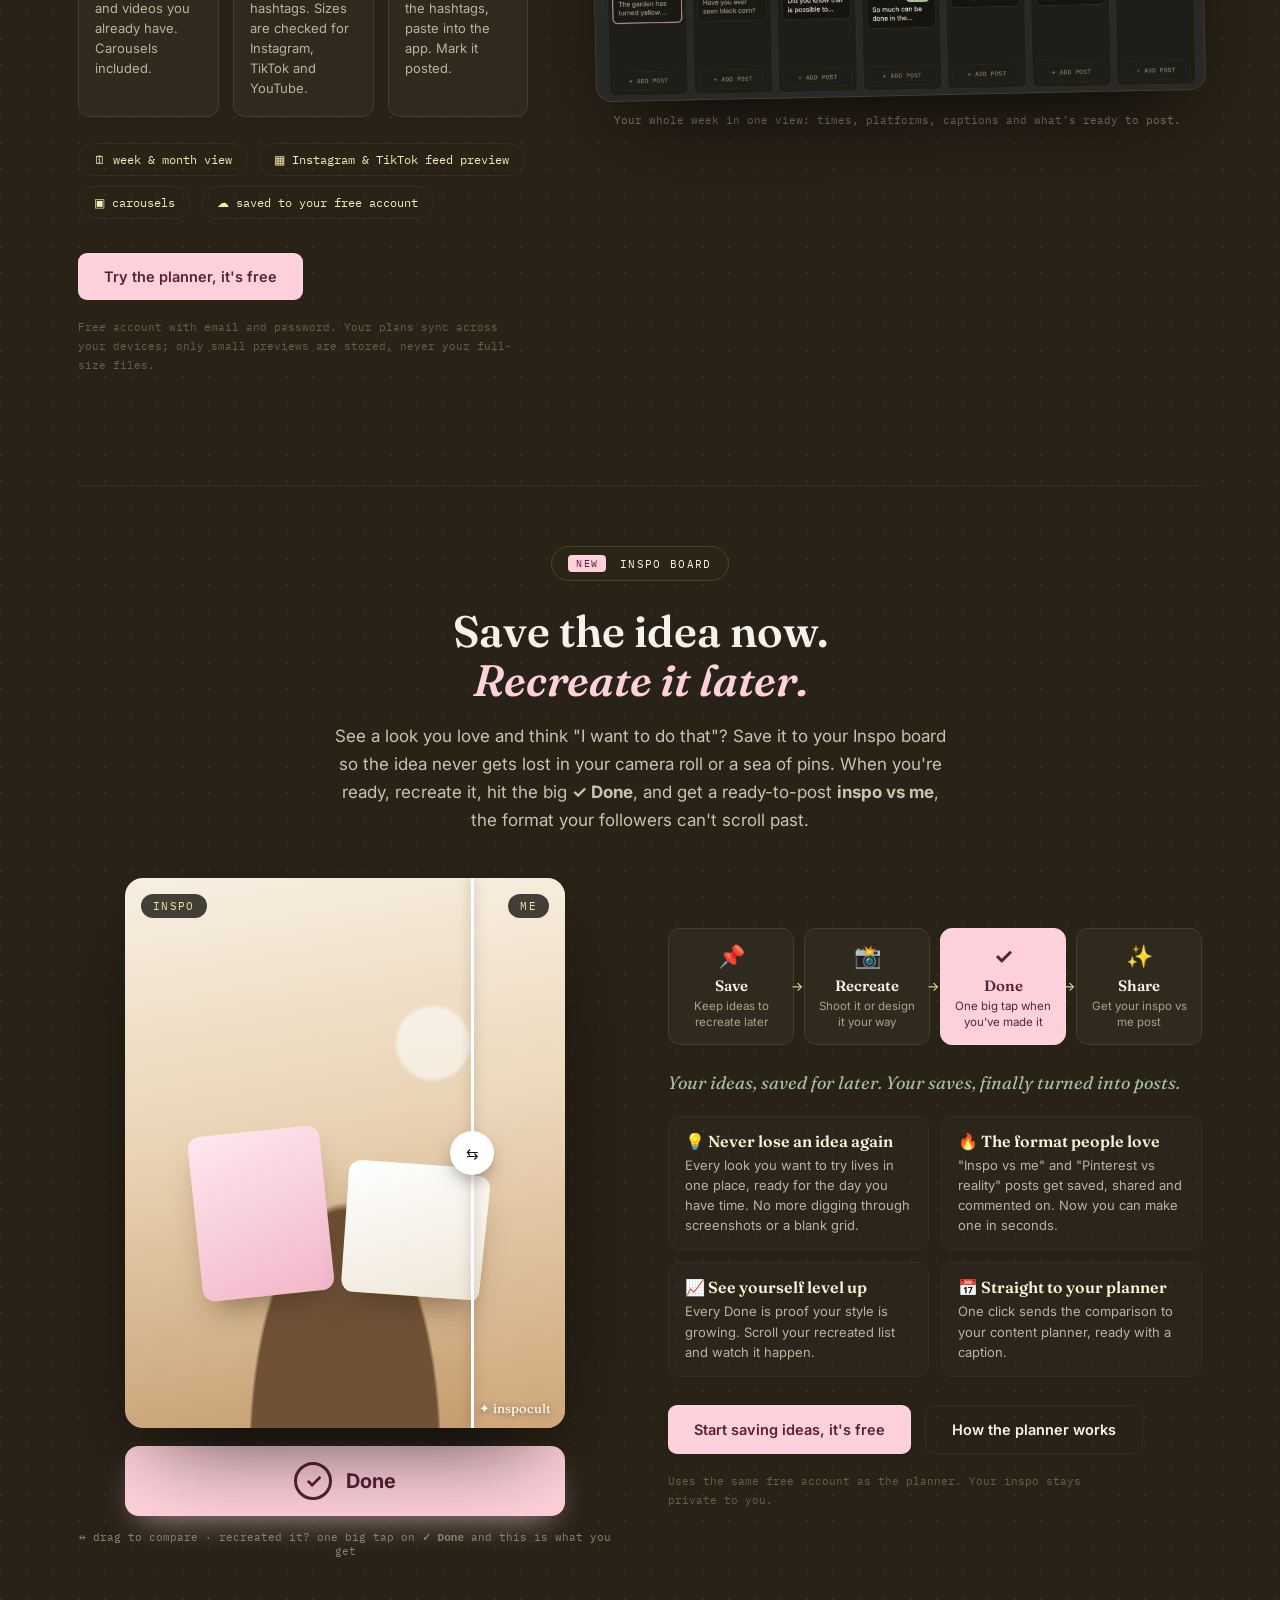
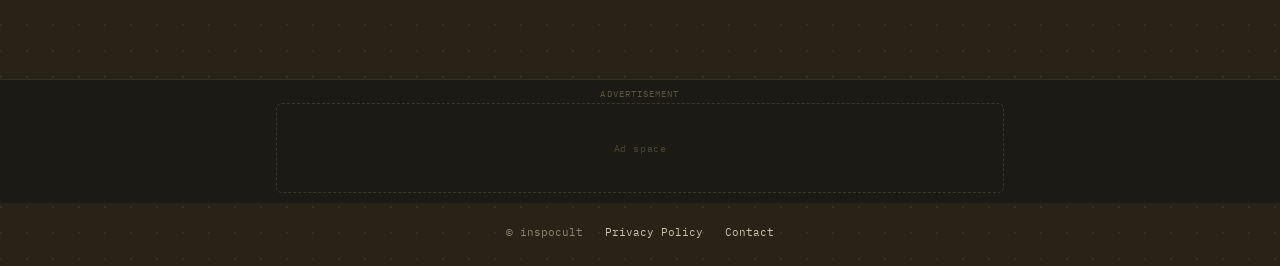
==== commit b65cc0cd: "Add files via upload" ====
--- a/index.html
+++ b/index.html
@@ -121,7 +121,7 @@
 
   /* ---- planner intro ---- */
   .planner-sec{ padding:40px 0 100px; border-top:1px solid var(--line); }
-  .planner-grid{ display:grid; grid-template-columns:.95fr 1.05fr; gap:64px; align-items:center; }
+  .planner-grid{ display:grid; grid-template-columns:.85fr 1.15fr; gap:64px; align-items:center; }
   .new-tag{ display:inline-block; font-family:var(--mono); font-size:10px; letter-spacing:.12em; background:var(--brand-pink); color:var(--brand-pink-text); padding:2px 8px; border-radius:4px; margin-right:6px; }
   h2.sec-title{ font-family:var(--display); font-weight:600; font-size:clamp(30px, 3.6vw, 44px); line-height:1.1; margin:0 0 18px; }
   h2.sec-title em{ font-style:italic; color:var(--brand-sage); }
@@ -130,6 +130,12 @@
   .step .n{ font-family:var(--mono); font-size:11px; color:var(--gold-dim); letter-spacing:.1em; }
   .step h3{ font-family:var(--display); font-weight:600; font-size:17px; margin:6px 0 6px; color:var(--paper); }
   .step p{ margin:0; font-size:13px; line-height:1.55; color:#b9b39e; }
+
+  /* real planner screenshot */
+  .planner-shot{ margin:0; }
+  .planner-shot img{ display:block; width:100%; height:auto; border-radius:16px; border:1px solid #443f2d; box-shadow:0 40px 90px -30px rgba(0,0,0,.75); transform:rotate(-1.2deg); }
+  .planner-shot figcaption{ margin-top:16px; text-align:center; font-family:var(--mono); font-size:11px; color:#8b856f; }
+  @media (max-width: 860px){ .planner-shot img{ transform:none; } }
 
   /* little week-calendar illustration (pure CSS) */
   .week-demo{ background:#1c1a14; border:1px solid #443f2d; border-radius:16px; padding:16px; box-shadow:0 40px 90px -30px rgba(0,0,0,.7); transform:rotate(-2deg); }
@@ -189,6 +195,10 @@
   .vs-sig{ position:absolute; right:14px; bottom:12px; z-index:3; font-family:var(--display); font-size:13px; color:#fff; text-shadow:0 1px 6px rgba(0,0,0,.45); }
   .vs input[type=range]{ position:absolute; inset:0; width:100%; height:100%; opacity:0; cursor:ew-resize; z-index:5; margin:0; }
   .vs-hint{ text-align:center; margin-top:14px; font-family:var(--mono); font-size:11px; color:#8b856f; }
+  .big-done-demo{ display:flex; align-items:center; justify-content:center; gap:14px; max-width:440px; margin:18px auto 0; padding:16px; border-radius:14px; background:var(--brand-pink); color:var(--brand-pink-text); font-weight:700; font-size:20px; box-shadow:0 14px 34px -14px rgba(255,209,220,.7); animation:donePulse 2.6s ease-in-out infinite; }
+  .big-done-demo .ck{ width:38px; height:38px; border-radius:50%; border:3px solid currentColor; display:flex; align-items:center; justify-content:center; font-size:20px; }
+  @keyframes donePulse{ 0%,100%{ transform:scale(1); } 50%{ transform:scale(1.03); } }
+  @media (prefers-reduced-motion: reduce){ .big-done-demo{ animation:none; } }
   .vs-done{ display:inline-flex; align-items:center; gap:6px; font-family:var(--mono); font-size:11px; text-transform:uppercase; letter-spacing:.05em; background:var(--brand-pink); color:var(--brand-pink-text); padding:8px 14px; border-radius:8px; margin-right:8px; }
 
   /* 4 steps */
@@ -199,7 +209,7 @@
   .flow span{ font-family:var(--display); font-weight:600; font-size:15px; color:var(--paper); }
   .flow small{ display:block; margin-top:3px; font-size:11.5px; color:#a9a38e; line-height:1.4; }
   .flow .hl{ background:var(--brand-pink); border-color:var(--brand-pink); }
-  .flow .hl span, .flow .hl small{ color:var(--brand-pink-text); }
+  .flow .hl span, .flow .hl small, .flow .hl b{ color:var(--brand-pink-text); }
 
   /* why it's useful */
   .why{ display:grid; grid-template-columns:1fr 1fr; gap:12px; margin-bottom:28px; }
@@ -297,19 +307,19 @@
           <p class="fineprint">Free account with email and password. Your plans sync across your devices; only small previews are stored, never your full-size files.</p>
         </div>
 
-        <div class="week-demo" aria-hidden="true">
-          <div class="wd-head">9 – 15 Nov <span>✓ Synced</span></div>
-          <div class="wd-days"><div class="wd-day"><b>MON</b><div class="wd-post " style="background:linear-gradient(160deg,#f6efe4,#e2cfb6)"><i class="ig">IG</i></div><div class="wd-post tall" style="background:linear-gradient(160deg,#3f6b5f,#1f2b28)"><i class="tt">TT</i></div></div><div class="wd-day"><b>TUE</b><div class="wd-post multi" style="background:linear-gradient(160deg,#fde7ef,#ffd1dc)"><i class="ig">IG</i></div></div><div class="wd-day"><b>WED</b><div class="wd-post tall" style="background:linear-gradient(160deg,#dfe8d6,#a8bfa0)"><i class="ig">IG</i></div></div><div class="wd-day"><b>THU</b><div class="wd-post tall" style="background:linear-gradient(160deg,#fce38a,#f3c86b)"><i class="tt">TT</i></div></div><div class="wd-day"><b>FRI</b><div class="wd-post multi" style="background:linear-gradient(160deg,#5b4a3a,#2b2620)"><i class="ig">IG</i></div></div><div class="wd-day"><b>SAT</b><div class="wd-post " style="background:linear-gradient(160deg,#e9e1f5,#c7b8e6)"><i class="yt">YT</i></div></div><div class="wd-day today"><b>SUN</b></div></div>
-          <div class="wd-copy"><span>⬇ Media</span><span class="pk">⧉ Caption</span><span class="pk">⧉ Hashtags</span></div>
-        </div>
+        <figure class="planner-shot">
+          <img src="planner-preview.webp" width="2000" height="989" loading="lazy"
+               alt="The inspocult content planner: a week of posts with posting times, Instagram and TikTok formats, statuses and captions">
+          <figcaption>Your whole week in one view: times, platforms, captions and what's ready to post.</figcaption>
+        </figure>
       </div>
     </section>
 
     <section class="inspo-sec" id="inspo">
       <div class="inspo-head">
         <div class="eyebrow"><span class="new-tag">NEW</span> INSPO BOARD</div>
-        <h2 class="sec-title">Stop just saving inspo.<br><em>Start recreating it.</em></h2>
-        <p class="sub">You've saved hundreds of pins you'll never look at again. The Inspo board turns them into content: pin the look, recreate it, press <b>Done</b>, and get a ready-to-post <b>inspo vs me</b>, the format your followers can't scroll past.</p>
+        <h2 class="sec-title">Save the idea now.<br><em>Recreate it later.</em></h2>
+        <p class="sub">See a look you love and think "I want to do that"? Save it to your Inspo board so the idea never gets lost in your camera roll or a sea of pins. When you're ready, recreate it, hit the big <b>✓ Done</b>, and get a ready-to-post <b>inspo vs me</b>, the format your followers can't scroll past.</p>
       </div>
 
       <div class="inspo-main">
@@ -322,28 +332,29 @@
             <div class="vs-sig">✦ inspocult</div>
             <input type="range" min="0" max="100" value="50" aria-label="Compare inspo and your version">
           </div>
-          <p class="vs-hint">↔ drag to compare · this is what you get when you press <span class="vs-done">Done ✓</span></p>
+          <div class="big-done-demo"><span class="ck">✓</span><span>Done</span></div>
+          <p class="vs-hint">↔ drag to compare · recreated it? one big tap on <b>✓ Done</b> and this is what you get</p>
         </div>
 
         <div>
           <div class="flow">
-            <div><b>📌</b><span>Save</span><small>Pin looks you love to your board</small></div>
+            <div><b>📌</b><span>Save</span><small>Keep ideas to recreate later</small></div>
             <div><b>📸</b><span>Recreate</span><small>Shoot it or design it your way</small></div>
-            <div class="hl"><b>✓</b><span>Done</span><small>Add your version in one tap</small></div>
+            <div class="hl"><b>✓</b><span>Done</span><small>One big tap when you've made it</small></div>
             <div><b>✨</b><span>Share</span><small>Get your inspo vs me post</small></div>
           </div>
 
-          <p class="quote-line">Your saves, finally turned into posts.</p>
+          <p class="quote-line">Your ideas, saved for later. Your saves, finally turned into posts.</p>
 
           <div class="why">
-            <div><h3>💡 Never run out of ideas</h3><p>Your board becomes a list of posts you actually want to make. No more staring at a blank grid.</p></div>
+            <div><h3>💡 Never lose an idea again</h3><p>Every look you want to try lives in one place, ready for the day you have time. No more digging through screenshots or a blank grid.</p></div>
             <div><h3>🔥 The format people love</h3><p>"Inspo vs me" and "Pinterest vs reality" posts get saved, shared and commented on. Now you can make one in seconds.</p></div>
             <div><h3>📈 See yourself level up</h3><p>Every Done is proof your style is growing. Scroll your recreated list and watch it happen.</p></div>
             <div><h3>📅 Straight to your planner</h3><p>One click sends the comparison to your content planner, ready with a caption.</p></div>
           </div>
 
           <div class="ctas">
-            <a class="btn primary" href="template-studio.html#inspo">Start your inspo board, it's free</a>
+            <a class="btn primary" href="template-studio.html#inspo">Start saving ideas, it's free</a>
             <a class="btn secondary" href="#planner">How the planner works</a>
           </div>
           <p class="fineprint">Uses the same free account as the planner. Your inspo stays private to you.</p>
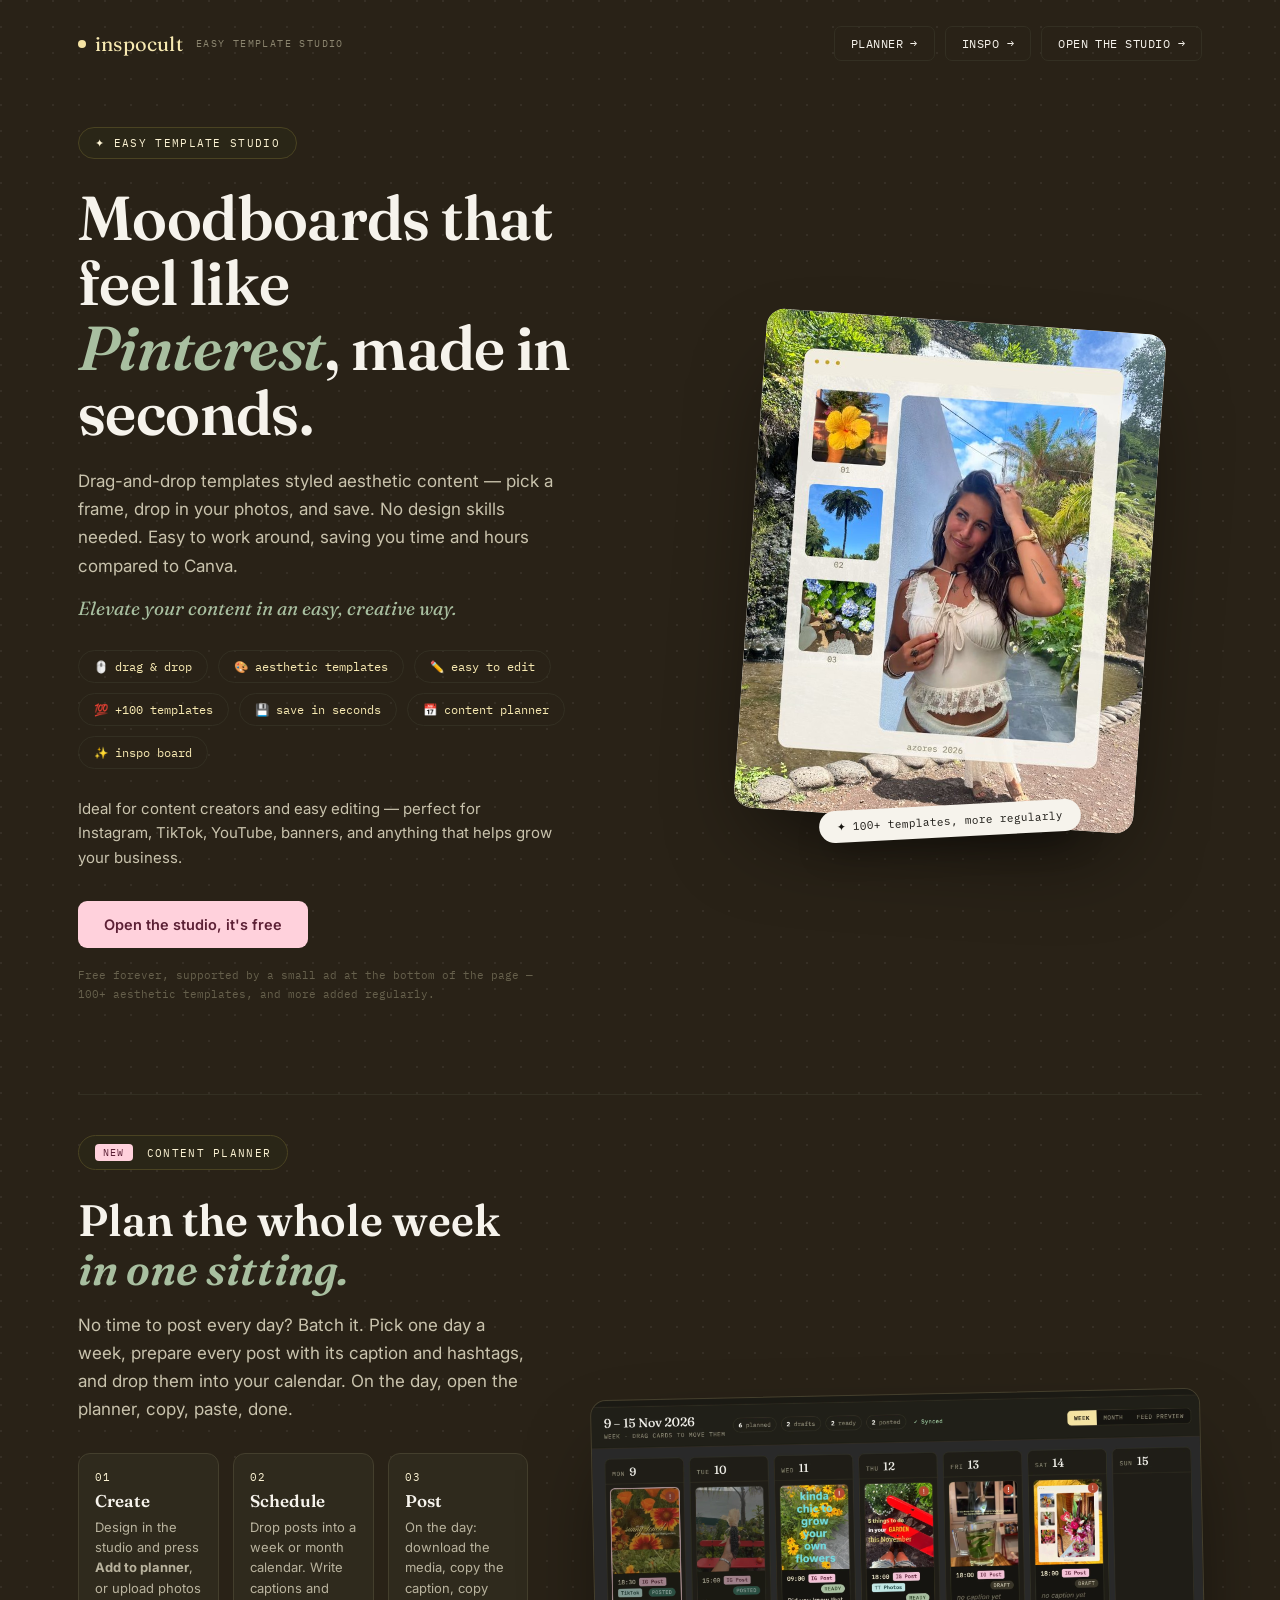
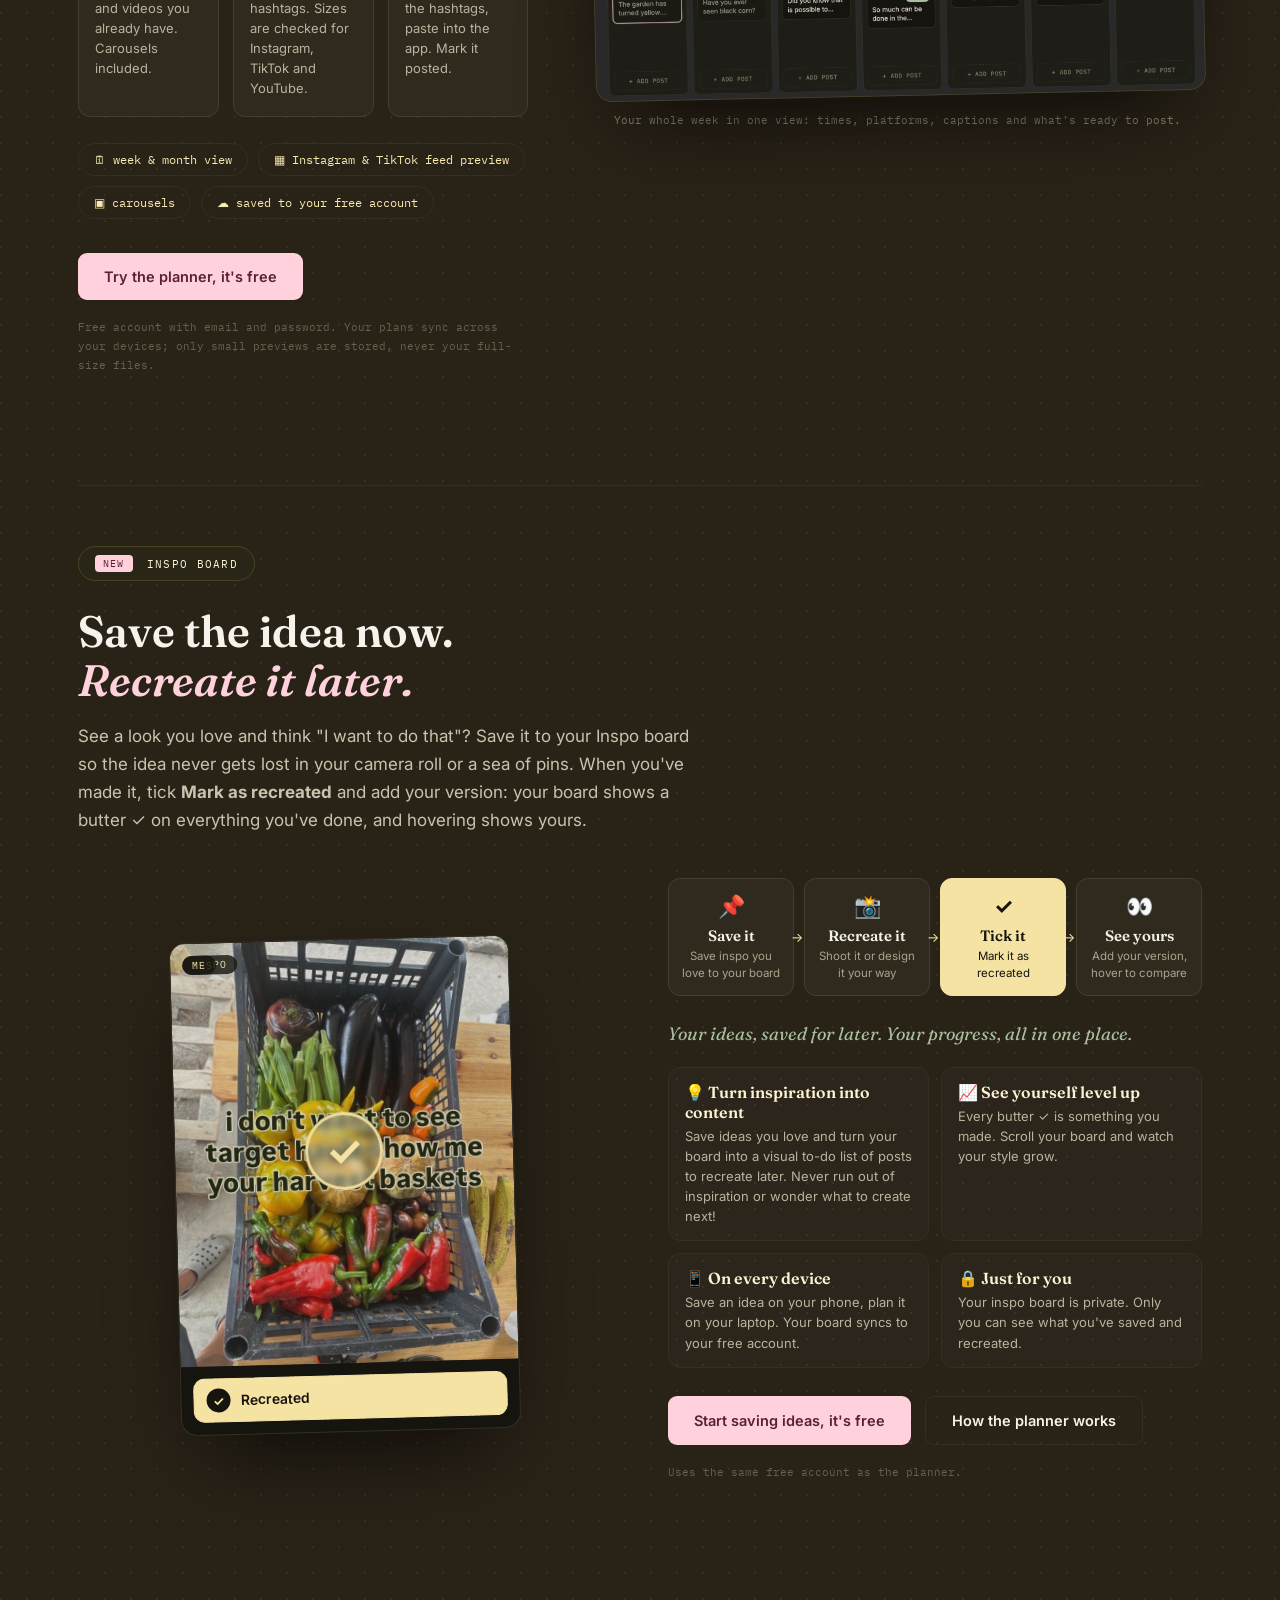
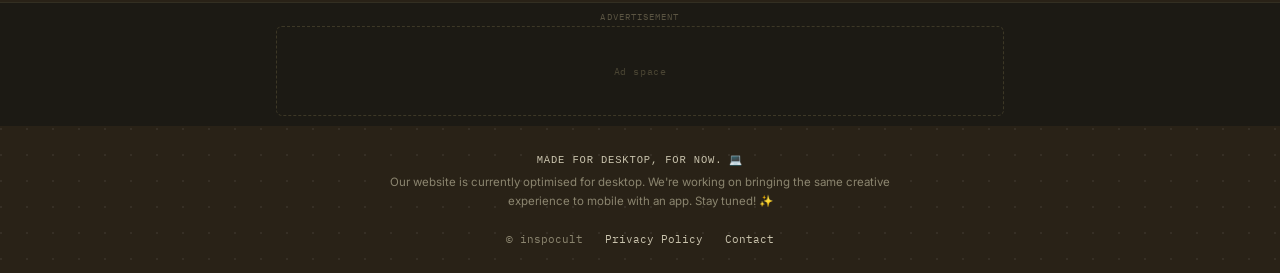
==== commit dcdf3b8f: "Add files via upload" ====
--- a/index.html
+++ b/index.html
@@ -165,51 +165,48 @@
 
   /* ---- inspo section ---- */
   .inspo-sec{ padding:60px 0 110px; border-top:1px solid var(--line); position:relative; }
-  .inspo-head{ max-width:760px; margin:0 auto 44px; text-align:center; }
-  .inspo-head .sub{ margin-left:auto; margin-right:auto; max-width:620px; }
+  .inspo-head{ max-width:760px; margin:0 0 44px; text-align:left; }
+  .inspo-head .sub{ max-width:620px; }
   .inspo-head h2 em{ font-style:italic; color:var(--brand-pink); }
   .inspo-main{ display:grid; grid-template-columns:1fr 1fr; gap:56px; align-items:center; }
 
-  /* before / after slider */
-  .vs{ position:relative; max-width:440px; width:100%; margin:0 auto; aspect-ratio:4/5; border-radius:18px; overflow:hidden; box-shadow:0 40px 90px -30px rgba(0,0,0,.75); user-select:none; touch-action:pan-y; --pos:50%; }
-  .vs-layer{ position:absolute; inset:0; }
-  .vs-inspo{ background:
-      radial-gradient(circle at 70% 30%, rgba(255,255,255,.55) 0 7%, transparent 8%),
-      radial-gradient(ellipse at 50% 105%, #6f5236 0 30%, transparent 31%),
-      linear-gradient(170deg,#f8efe2 0%,#e9d3b4 45%,#c49a6c 100%); }
-  .vs-me{ background:
-      radial-gradient(circle at 66% 34%, rgba(255,255,255,.5) 0 7%, transparent 8%),
-      radial-gradient(ellipse at 52% 106%, #7a5a3c 0 30%, transparent 31%),
-      linear-gradient(170deg,#fbf3e8 0%,#ecd8bc 45%,#cfa679 100%);
-      clip-path:inset(0 0 0 var(--pos)); }
-  .vs-obj{ position:absolute; border-radius:12px; box-shadow:0 18px 30px -12px rgba(60,40,20,.5); }
-  .vs-inspo .o1{ left:16%; top:46%; width:30%; height:30%; background:linear-gradient(160deg,#fde7ef,#f3b7c9); transform:rotate(-6deg); }
-  .vs-inspo .o2{ left:50%; top:52%; width:32%; height:24%; background:linear-gradient(160deg,#fff,#efe6d6); transform:rotate(4deg); }
-  .vs-me .o1{ left:18%; top:47%; width:29%; height:29%; background:linear-gradient(160deg,#ffe1ea,#f0aec2); transform:rotate(-4deg); }
-  .vs-me .o2{ left:51%; top:53%; width:31%; height:23%; background:linear-gradient(160deg,#fffdf8,#f2e8d8); transform:rotate(6deg); }
-  .vs-tag{ position:absolute; top:16px; z-index:3; font-family:var(--mono); font-size:11px; letter-spacing:.12em; text-transform:uppercase; background:rgba(22,20,15,.8); color:var(--gold); padding:5px 12px; border-radius:20px; }
-  .vs-tag.l{ left:16px; } .vs-tag.r{ right:16px; }
-  .vs-pin{ position:absolute; top:16px; left:50%; transform:translateX(-50%); z-index:2; font-size:11px; font-family:var(--mono); color:#5c2035; background:var(--brand-pink); padding:4px 10px; border-radius:20px; opacity:.95; }
-  .vs-line{ position:absolute; top:0; bottom:0; left:var(--pos); width:3px; margin-left:-1.5px; background:#fff; z-index:3; box-shadow:0 0 12px rgba(0,0,0,.3); }
-  .vs-knob{ position:absolute; top:50%; left:var(--pos); width:44px; height:44px; margin:-22px 0 0 -22px; border-radius:50%; background:#fff; z-index:4; display:flex; align-items:center; justify-content:center; font-size:15px; color:#16140f; box-shadow:0 8px 20px -6px rgba(0,0,0,.5); }
-  .vs-sig{ position:absolute; right:14px; bottom:12px; z-index:3; font-family:var(--display); font-size:13px; color:#fff; text-shadow:0 1px 6px rgba(0,0,0,.45); }
-  .vs input[type=range]{ position:absolute; inset:0; width:100%; height:100%; opacity:0; cursor:ew-resize; z-index:5; margin:0; }
-  .vs-hint{ text-align:center; margin-top:14px; font-family:var(--mono); font-size:11px; color:#8b856f; }
-  .big-done-demo{ display:flex; align-items:center; justify-content:center; gap:14px; max-width:440px; margin:18px auto 0; padding:16px; border-radius:14px; background:var(--brand-pink); color:var(--brand-pink-text); font-weight:700; font-size:20px; box-shadow:0 14px 34px -14px rgba(255,209,220,.7); animation:donePulse 2.6s ease-in-out infinite; }
-  .big-done-demo .ck{ width:38px; height:38px; border-radius:50%; border:3px solid currentColor; display:flex; align-items:center; justify-content:center; font-size:20px; }
-  @keyframes donePulse{ 0%,100%{ transform:scale(1); } 50%{ transform:scale(1.03); } }
-  @media (prefers-reduced-motion: reduce){ .big-done-demo{ animation:none; } }
-  .vs-done{ display:inline-flex; align-items:center; gap:6px; font-family:var(--mono); font-size:11px; text-transform:uppercase; letter-spacing:.05em; background:var(--brand-pink); color:var(--brand-pink-text); padding:8px 14px; border-radius:8px; margin-right:8px; }
+  /* board demo: one card playing the flow — inspo, tick it, then your version */
+  .board-demo{ max-width:340px; margin:0 auto; }
+  .bd-card{ background:#16140f; border:1px solid #332f22; border-radius:16px; overflow:hidden; box-shadow:0 40px 90px -30px rgba(0,0,0,.75); transform:rotate(-1.5deg); }
+  .bd-pic{ position:relative; aspect-ratio:4/5; overflow:hidden; background:#2a2720; }
+  .bd-pic .l{ position:absolute; inset:0; width:100%; height:100%; object-fit:cover; display:block; }
+  .bd-me{ animation:bdMe 7s ease-in-out infinite; }
+  .bd-ck{ position:absolute; inset:0; display:flex; align-items:center; justify-content:center; background:rgba(22,20,15,.16); animation:bdCk 7s ease-in-out infinite; }
+  .bd-ck span{ width:78px; height:78px; border-radius:50%; display:flex; align-items:center; justify-content:center; font-size:42px; font-weight:700; color:#F5E3A3; background:rgba(245,227,163,.30); border:3px solid rgba(245,227,163,.9); backdrop-filter:blur(3px); -webkit-backdrop-filter:blur(3px); text-shadow:0 2px 8px rgba(0,0,0,.35); }
+  .bd-tag{ position:absolute; top:12px; left:12px; z-index:2; font-family:var(--mono); font-size:10px; letter-spacing:.1em; text-transform:uppercase; background:rgba(22,20,15,.8); color:var(--gold); padding:3px 10px; border-radius:12px; }
+  .bd-tag.t-inspo{ animation:bdNotMe 7s ease-in-out infinite; }
+  .bd-tag.me{ animation:bdMe 7s ease-in-out infinite; }
+  .bd-meta{ padding:12px; }
+  .bd-toggles{ position:relative; height:44px; }
+  .bd-toggle{ position:absolute; inset:0; display:flex; align-items:center; gap:10px; padding:0 12px; border-radius:11px; border:1.5px dashed rgba(245,227,163,.5); color:var(--gold-dim); font-weight:600; font-size:14px; }
+  .bd-toggle .box{ width:24px; height:24px; border-radius:50%; border:2px solid var(--gold); display:flex; align-items:center; justify-content:center; font-size:13px; font-weight:700; }
+  .bd-toggle.on{ border:1.5px solid var(--gold); background:var(--gold); color:#16140f; }
+  .bd-toggle.on .box{ background:#16140f; border-color:#16140f; color:var(--gold); }
+  .bd-toggle.t-off{ animation:bdOff 7s ease-in-out infinite; }
+  .bd-toggle.t-on{ animation:bdOn 7s ease-in-out infinite; }
+  /* timeline: 0–28% inspo · 32–55% ticked (✓ over inspo) · 62–92% your version · back */
+  @keyframes bdOff{ 0%,28%{ opacity:1; } 32%,94%{ opacity:0; } 100%{ opacity:1; } }
+  @keyframes bdOn{  0%,28%{ opacity:0; } 32%,94%{ opacity:1; } 100%{ opacity:0; } }
+  @keyframes bdCk{  0%,28%{ opacity:0; } 32%,55%{ opacity:1; } 62%,100%{ opacity:0; } }
+  @keyframes bdMe{  0%,55%{ opacity:0; } 62%,92%{ opacity:1; } 98%,100%{ opacity:0; } }
+  @keyframes bdNotMe{ 0%,55%{ opacity:1; } 62%,92%{ opacity:0; } 98%,100%{ opacity:1; } }
+  @media (prefers-reduced-motion: reduce){ .bd-me, .bd-tag.me, .bd-toggle.t-off{ animation:none; opacity:0; } .bd-ck, .bd-toggle.t-on, .bd-tag.t-inspo{ animation:none; opacity:1; } }
 
   /* 4 steps */
   .flow{ display:grid; grid-template-columns:repeat(4,1fr); gap:10px; margin:0 0 26px; counter-reset:f; }
   .flow div{ background:#2f2a1d; border:1px solid #443f2d; border-radius:12px; padding:14px 12px; text-align:center; position:relative; }
   .flow div:not(:last-child)::after{ content:"→"; position:absolute; right:-10px; top:50%; transform:translateY(-50%); color:var(--gold); font-size:13px; z-index:1; }
   .flow b{ display:block; font-size:22px; margin-bottom:6px; }
+  .flow .hl b{ color:var(--ink); }
   .flow span{ font-family:var(--display); font-weight:600; font-size:15px; color:var(--paper); }
   .flow small{ display:block; margin-top:3px; font-size:11.5px; color:#a9a38e; line-height:1.4; }
-  .flow .hl{ background:var(--brand-pink); border-color:var(--brand-pink); }
-  .flow .hl span, .flow .hl small, .flow .hl b{ color:var(--brand-pink-text); }
+  .flow .hl{ background:var(--gold); border-color:var(--gold); }
+  .flow .hl span, .flow .hl small, .flow .hl b{ color:#16140f; }
 
   /* why it's useful */
   .why{ display:grid; grid-template-columns:1fr 1fr; gap:12px; margin-bottom:28px; }
@@ -220,12 +217,15 @@
 
   @media (max-width: 860px){
     .inspo-main{ grid-template-columns:1fr; gap:40px; }
+    .bd-card{ transform:none; }
     .flow{ grid-template-columns:1fr 1fr; }
     .flow div:nth-child(2)::after{ display:none; }
     .why{ grid-template-columns:1fr; }
   }
 
   /* ---- footer ---- */
+  .desktop-note{ max-width:560px; margin:0 auto; padding:26px 20px 0; text-align:center; font-size:11.5px; line-height:1.6; color:#8b856f; }
+  .desktop-note b{ display:block; font-family:var(--mono); font-size:10.5px; font-weight:500; letter-spacing:.08em; text-transform:uppercase; color:#c9c3ad; margin-bottom:4px; }
   .site-footer{ display:flex; flex-wrap:wrap; justify-content:center; gap:8px 22px; padding:22px 20px 26px; font-family:var(--mono); font-size:11px; color:#8b856f; }
   .site-footer a{ color:#c9c3ad; text-decoration:none; border-bottom:1px solid transparent; }
   .site-footer a:hover{ color:var(--gold-dim); border-bottom-color:var(--gold-dim); }
@@ -248,8 +248,8 @@
     <nav>
       <a class="brand" href="index.html" style="text-decoration:none"><span class="dot"></span>inspocult <small>easy template studio</small></a>
       <div style="display:flex;gap:10px;flex-wrap:wrap;justify-content:flex-end">
-        <a class="tryit" href="#planner">Planner</a>
-        <a class="tryit" href="#inspo">Inspo</a>
+        <a class="tryit" href="template-studio.html#planner">Planner →</a>
+        <a class="tryit" href="template-studio.html#inspo">Inspo →</a>
         <a class="tryit" href="template-studio.html">Open the studio →</a>
       </div>
     </nav>
@@ -319,45 +319,51 @@
       <div class="inspo-head">
         <div class="eyebrow"><span class="new-tag">NEW</span> INSPO BOARD</div>
         <h2 class="sec-title">Save the idea now.<br><em>Recreate it later.</em></h2>
-        <p class="sub">See a look you love and think "I want to do that"? Save it to your Inspo board so the idea never gets lost in your camera roll or a sea of pins. When you're ready, recreate it, hit the big <b>✓ Done</b>, and get a ready-to-post <b>inspo vs me</b>, the format your followers can't scroll past.</p>
+        <p class="sub">See a look you love and think "I want to do that"? Save it to your Inspo board so the idea never gets lost in your camera roll or a sea of pins. When you've made it, tick <b>Mark as recreated</b> and add your version: your board shows a butter ✓ on everything you've done, and hovering shows yours.</p>
       </div>
 
       <div class="inspo-main">
         <div>
-          <div class="vs" id="vsDemo" aria-label="Example inspo vs me comparison. Drag to compare.">
-            <div class="vs-layer vs-inspo"><div class="vs-obj o1"></div><div class="vs-obj o2"></div></div>
-            <div class="vs-layer vs-me"><div class="vs-obj o1"></div><div class="vs-obj o2"></div></div>
-            <span class="vs-tag l">inspo</span><span class="vs-tag r">me</span>
-            <div class="vs-line"></div><div class="vs-knob">⇆</div>
-            <div class="vs-sig">✦ inspocult</div>
-            <input type="range" min="0" max="100" value="50" aria-label="Compare inspo and your version">
-          </div>
-          <div class="big-done-demo"><span class="ck">✓</span><span>Done</span></div>
-          <p class="vs-hint">↔ drag to compare · recreated it? one big tap on <b>✓ Done</b> and this is what you get</p>
+          <div class="board-demo" aria-hidden="true">
+            <div class="bd-card">
+              <div class="bd-pic">
+                <img class="l" src="inspo-demo-inspo.jpg" alt="" width="720" height="900" loading="lazy">
+                <img class="l bd-me" src="inspo-demo-me.jpg" alt="" width="720" height="899" loading="lazy">
+                <span class="bd-tag t-inspo">inspo</span><span class="bd-tag me">me</span>
+                <div class="bd-ck"><span>✓</span></div>
+              </div>
+              <div class="bd-meta">
+                <div class="bd-toggles">
+                  <div class="bd-toggle t-off"><span class="box"></span>Mark as recreated</div>
+                  <div class="bd-toggle on t-on"><span class="box">✓</span>Recreated</div>
+                </div>
+              </div>
+            </div>
+          </div>
         </div>
 
         <div>
           <div class="flow">
-            <div><b>📌</b><span>Save</span><small>Keep ideas to recreate later</small></div>
-            <div><b>📸</b><span>Recreate</span><small>Shoot it or design it your way</small></div>
-            <div class="hl"><b>✓</b><span>Done</span><small>One big tap when you've made it</small></div>
-            <div><b>✨</b><span>Share</span><small>Get your inspo vs me post</small></div>
-          </div>
-
-          <p class="quote-line">Your ideas, saved for later. Your saves, finally turned into posts.</p>
+            <div><b>📌</b><span>Save it</span><small>Save inspo you love to your board</small></div>
+            <div><b>📸</b><span>Recreate it</span><small>Shoot it or design it your way</small></div>
+            <div class="hl"><b>✓</b><span>Tick it</span><small>Mark it as recreated</small></div>
+            <div><b>👀</b><span>See yours</span><small>Add your version, hover to compare</small></div>
+          </div>
+
+          <p class="quote-line">Your ideas, saved for later. Your progress, all in one place.</p>
 
           <div class="why">
-            <div><h3>💡 Never lose an idea again</h3><p>Every look you want to try lives in one place, ready for the day you have time. No more digging through screenshots or a blank grid.</p></div>
-            <div><h3>🔥 The format people love</h3><p>"Inspo vs me" and "Pinterest vs reality" posts get saved, shared and commented on. Now you can make one in seconds.</p></div>
-            <div><h3>📈 See yourself level up</h3><p>Every Done is proof your style is growing. Scroll your recreated list and watch it happen.</p></div>
-            <div><h3>📅 Straight to your planner</h3><p>One click sends the comparison to your content planner, ready with a caption.</p></div>
+            <div><h3>💡 Turn inspiration into content</h3><p>Save ideas you love and turn your board into a visual to-do list of posts to recreate later. Never run out of inspiration or wonder what to create next!</p></div>
+            <div><h3>📈 See yourself level up</h3><p>Every butter ✓ is something you made. Scroll your board and watch your style grow.</p></div>
+            <div><h3>📱 On every device</h3><p>Save an idea on your phone, plan it on your laptop. Your board syncs to your free account.</p></div>
+            <div><h3>🔒 Just for you</h3><p>Your inspo board is private. Only you can see what you've saved and recreated.</p></div>
           </div>
 
           <div class="ctas">
             <a class="btn primary" href="template-studio.html#inspo">Start saving ideas, it's free</a>
             <a class="btn secondary" href="#planner">How the planner works</a>
           </div>
-          <p class="fineprint">Uses the same free account as the planner. Your inspo stays private to you.</p>
+          <p class="fineprint">Uses the same free account as the planner.</p>
         </div>
       </div>
     </section>
@@ -372,23 +378,8 @@
   <script>try { (window.adsbygoogle = window.adsbygoogle || []).push({}); } catch(e) {}</script>
 
 
-  <script>
-  (function(){
-    var box = document.getElementById('vsDemo'); if(!box) return;
-    var range = box.querySelector('input'), touched = false, t0 = performance.now();
-    function set(v){ box.style.setProperty('--pos', v + '%'); range.value = v; }
-    range.addEventListener('input', function(){ touched = true; set(range.value); });
-    var reduce = window.matchMedia && matchMedia('(prefers-reduced-motion: reduce)').matches;
-    if(reduce) return;
-    (function sweep(now){
-      if(touched) return;
-      var v = 50 + Math.sin((now - t0) / 1400) * 32;   // eases back and forth between ~18% and ~82%
-      set(v.toFixed(1));
-      requestAnimationFrame(sweep);
-    })(t0);
-  })();
-  </script>
-
+
+  <p class="desktop-note"><b>Made for desktop, for now. 💻</b>Our website is currently optimised for desktop. We're working on bringing the same creative experience to mobile with an app. Stay tuned! ✨</p>
   <footer class="site-footer">
     <span>© inspocult</span>
     <a href="privacy-policy.html">Privacy Policy</a>
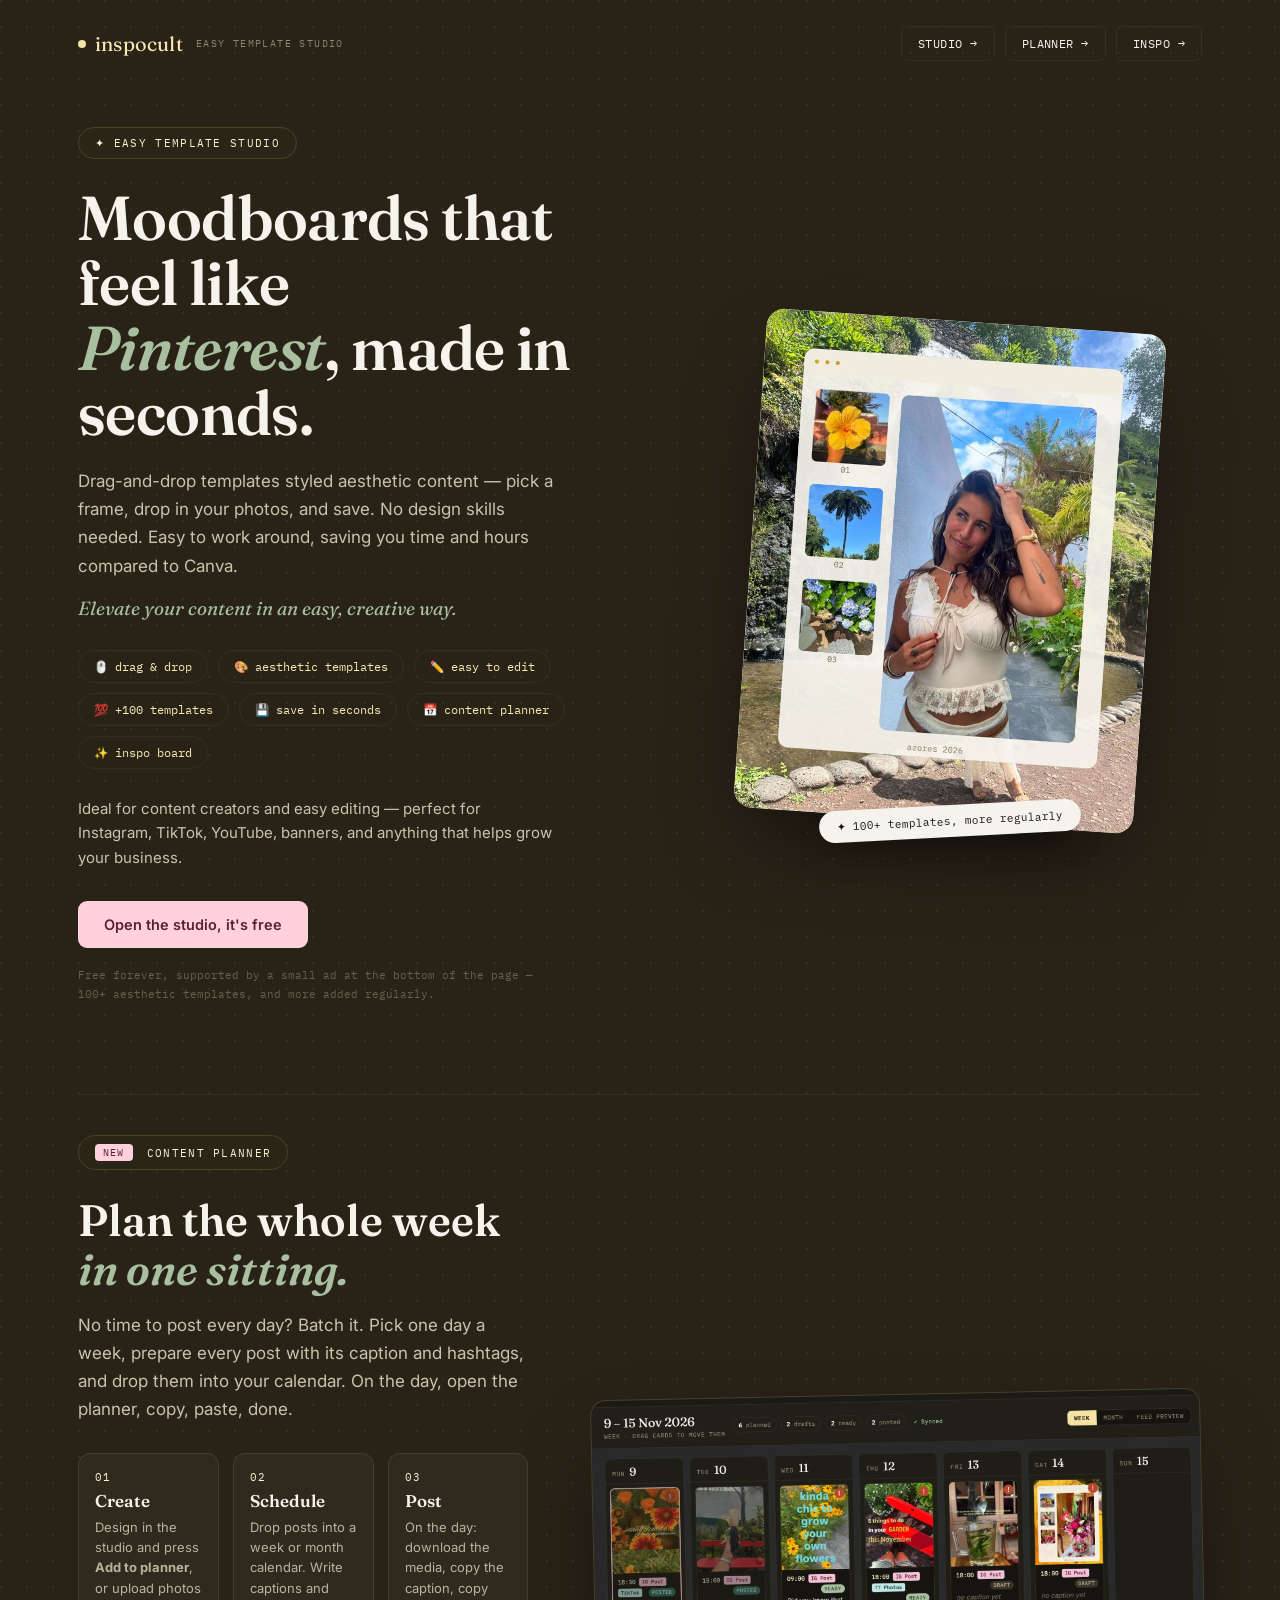
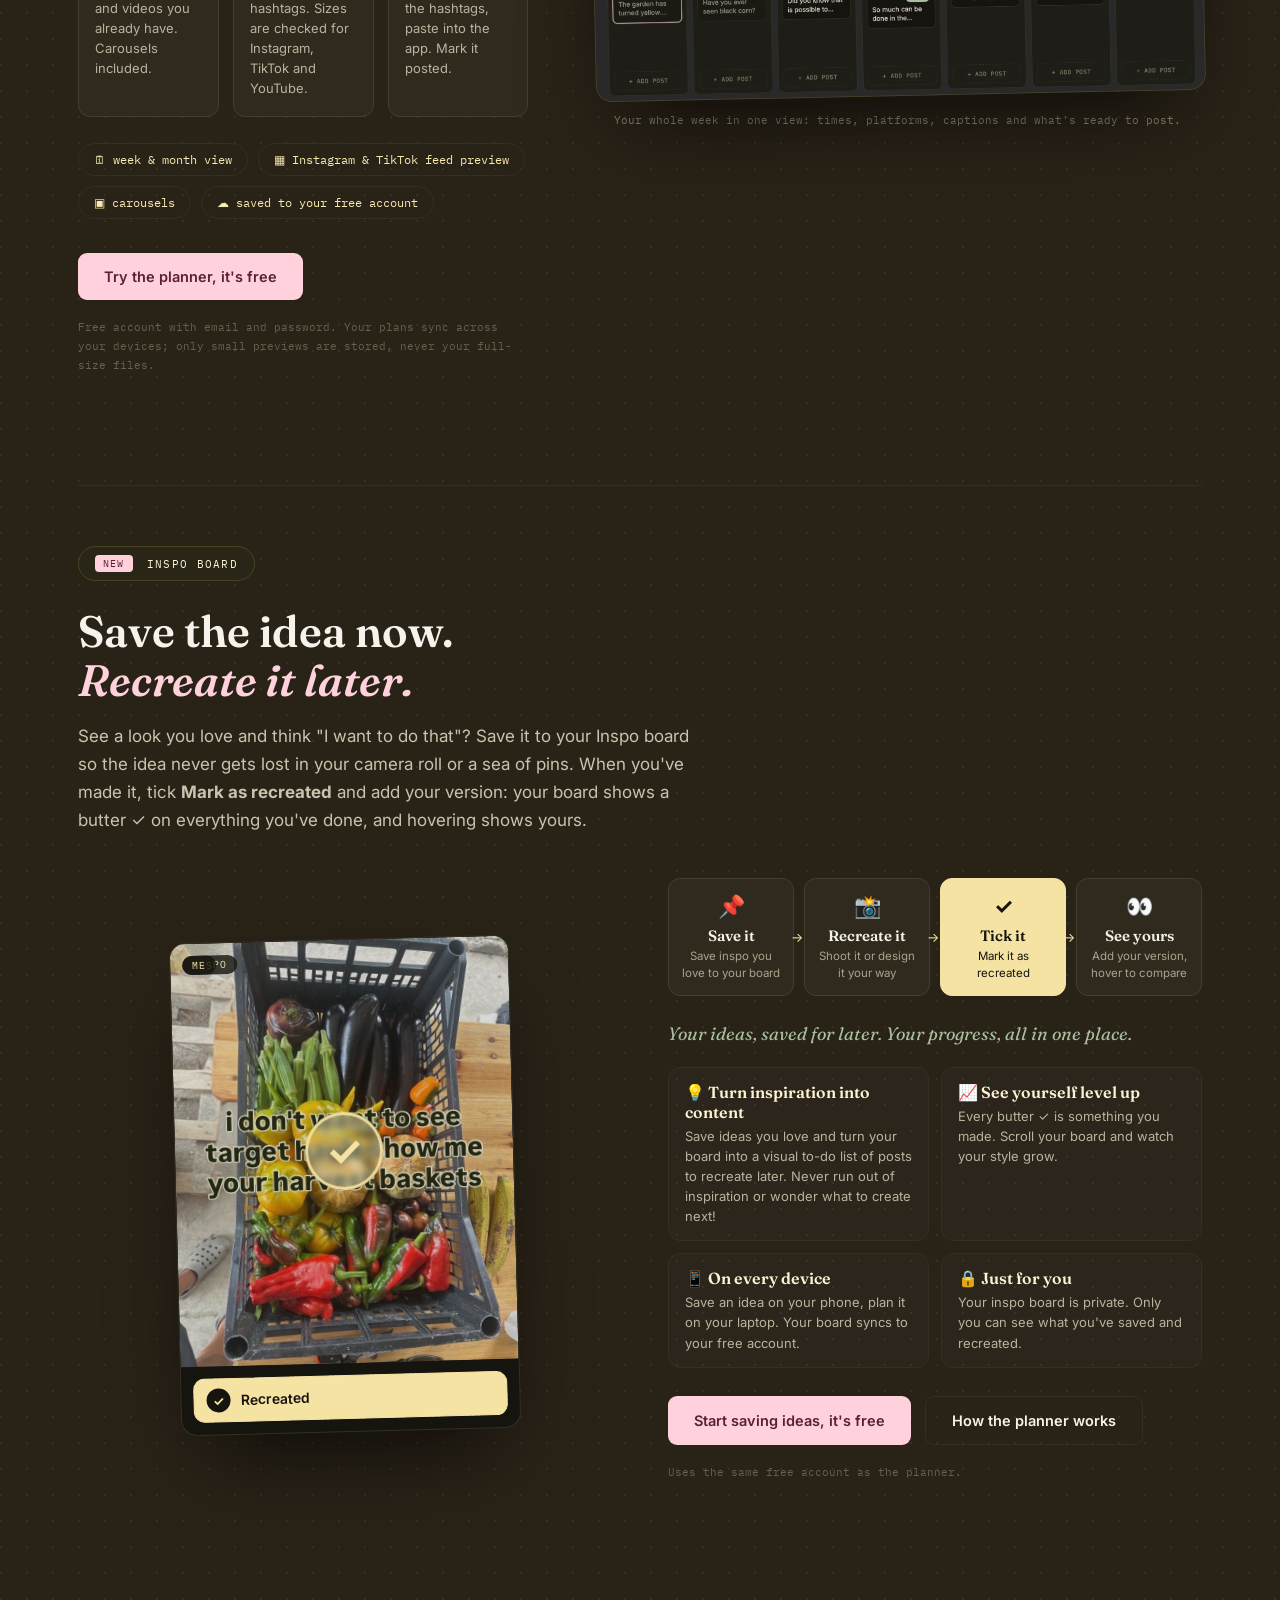
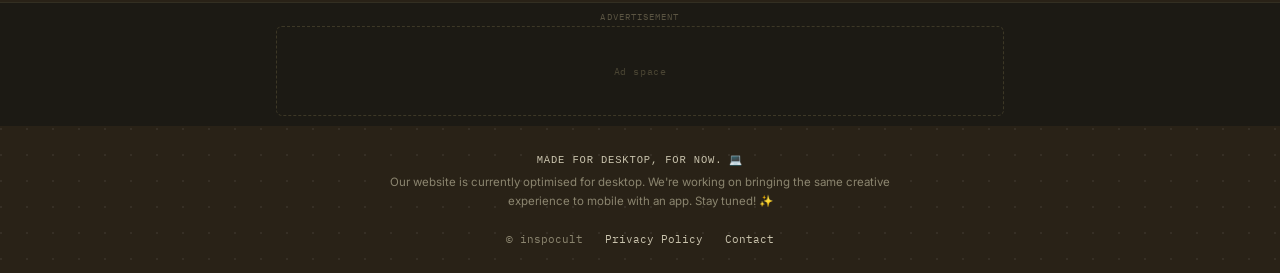
==== commit da5d1b6a: "Add files via upload" ====
--- a/index.html
+++ b/index.html
@@ -248,9 +248,9 @@
     <nav>
       <a class="brand" href="index.html" style="text-decoration:none"><span class="dot"></span>inspocult <small>easy template studio</small></a>
       <div style="display:flex;gap:10px;flex-wrap:wrap;justify-content:flex-end">
+        <a class="tryit" href="template-studio.html">Studio →</a>
         <a class="tryit" href="template-studio.html#planner">Planner →</a>
         <a class="tryit" href="template-studio.html#inspo">Inspo →</a>
-        <a class="tryit" href="template-studio.html">Open the studio →</a>
       </div>
     </nav>
 
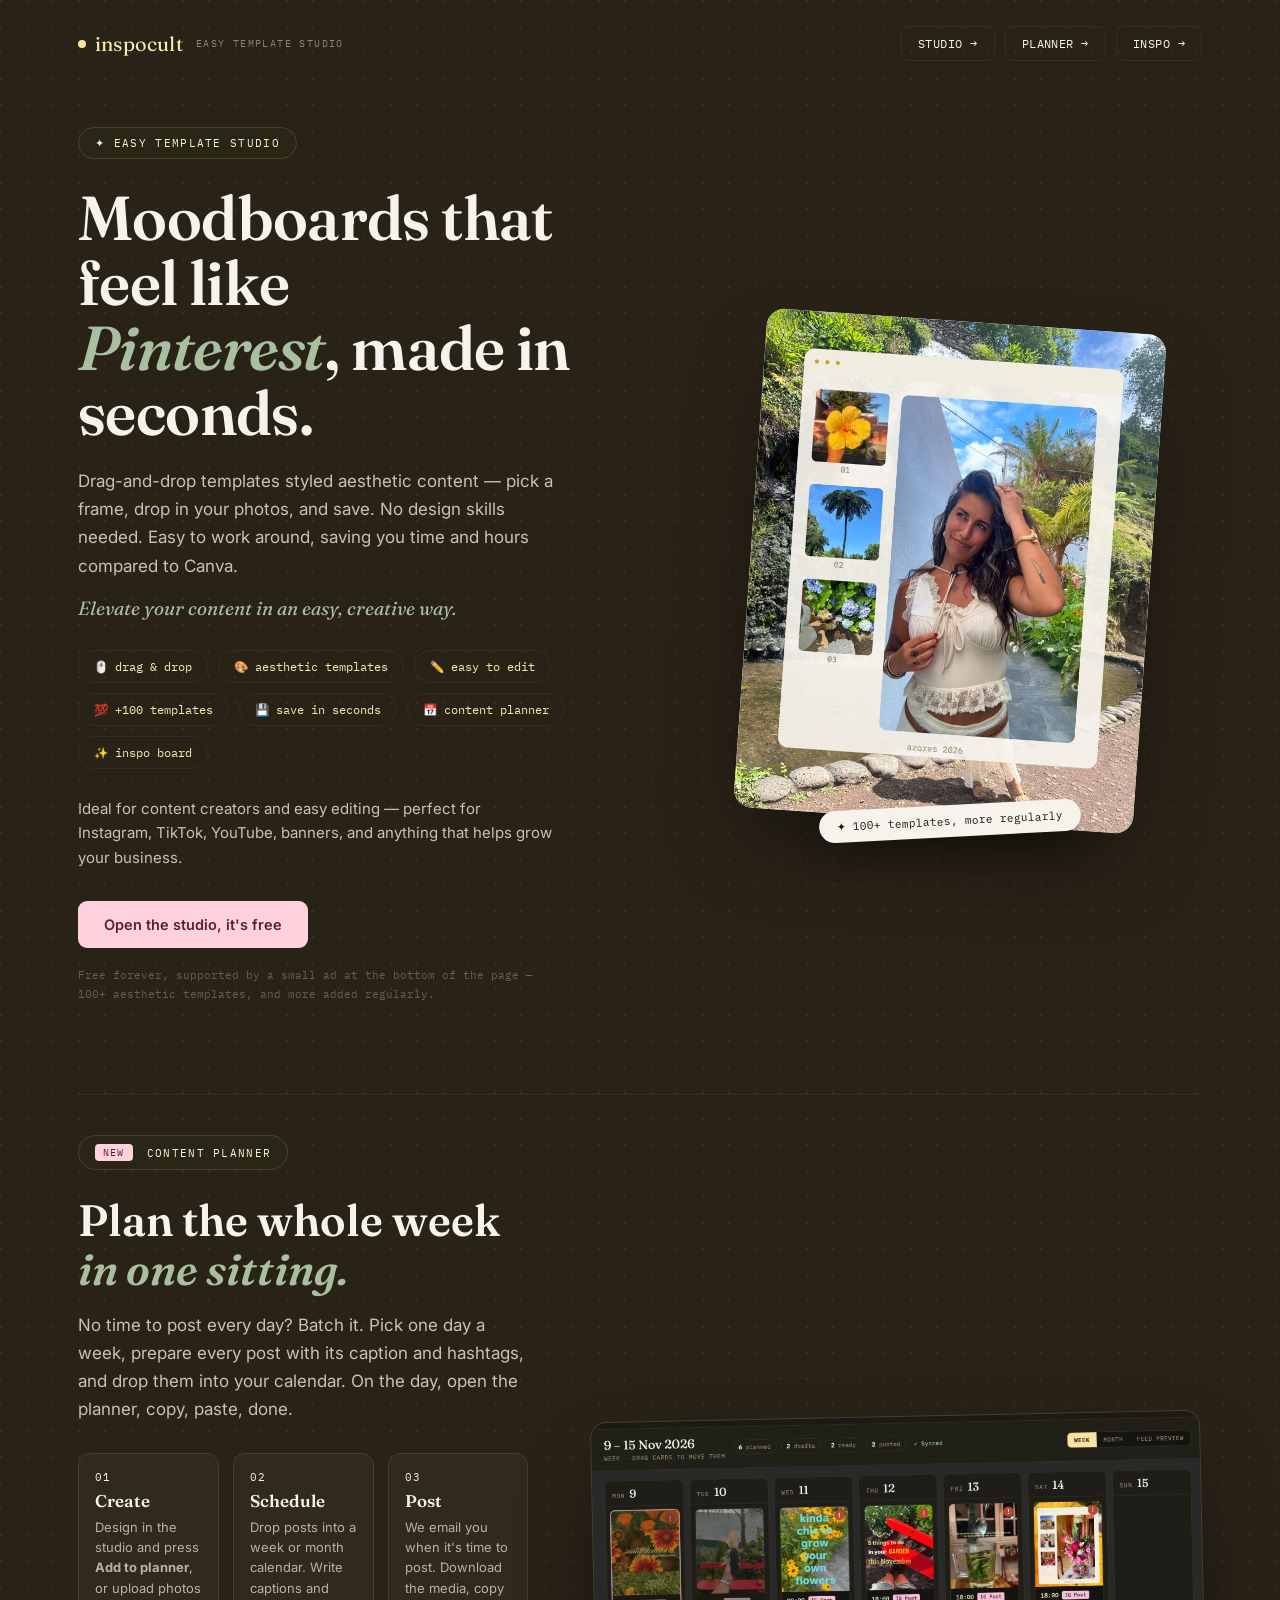
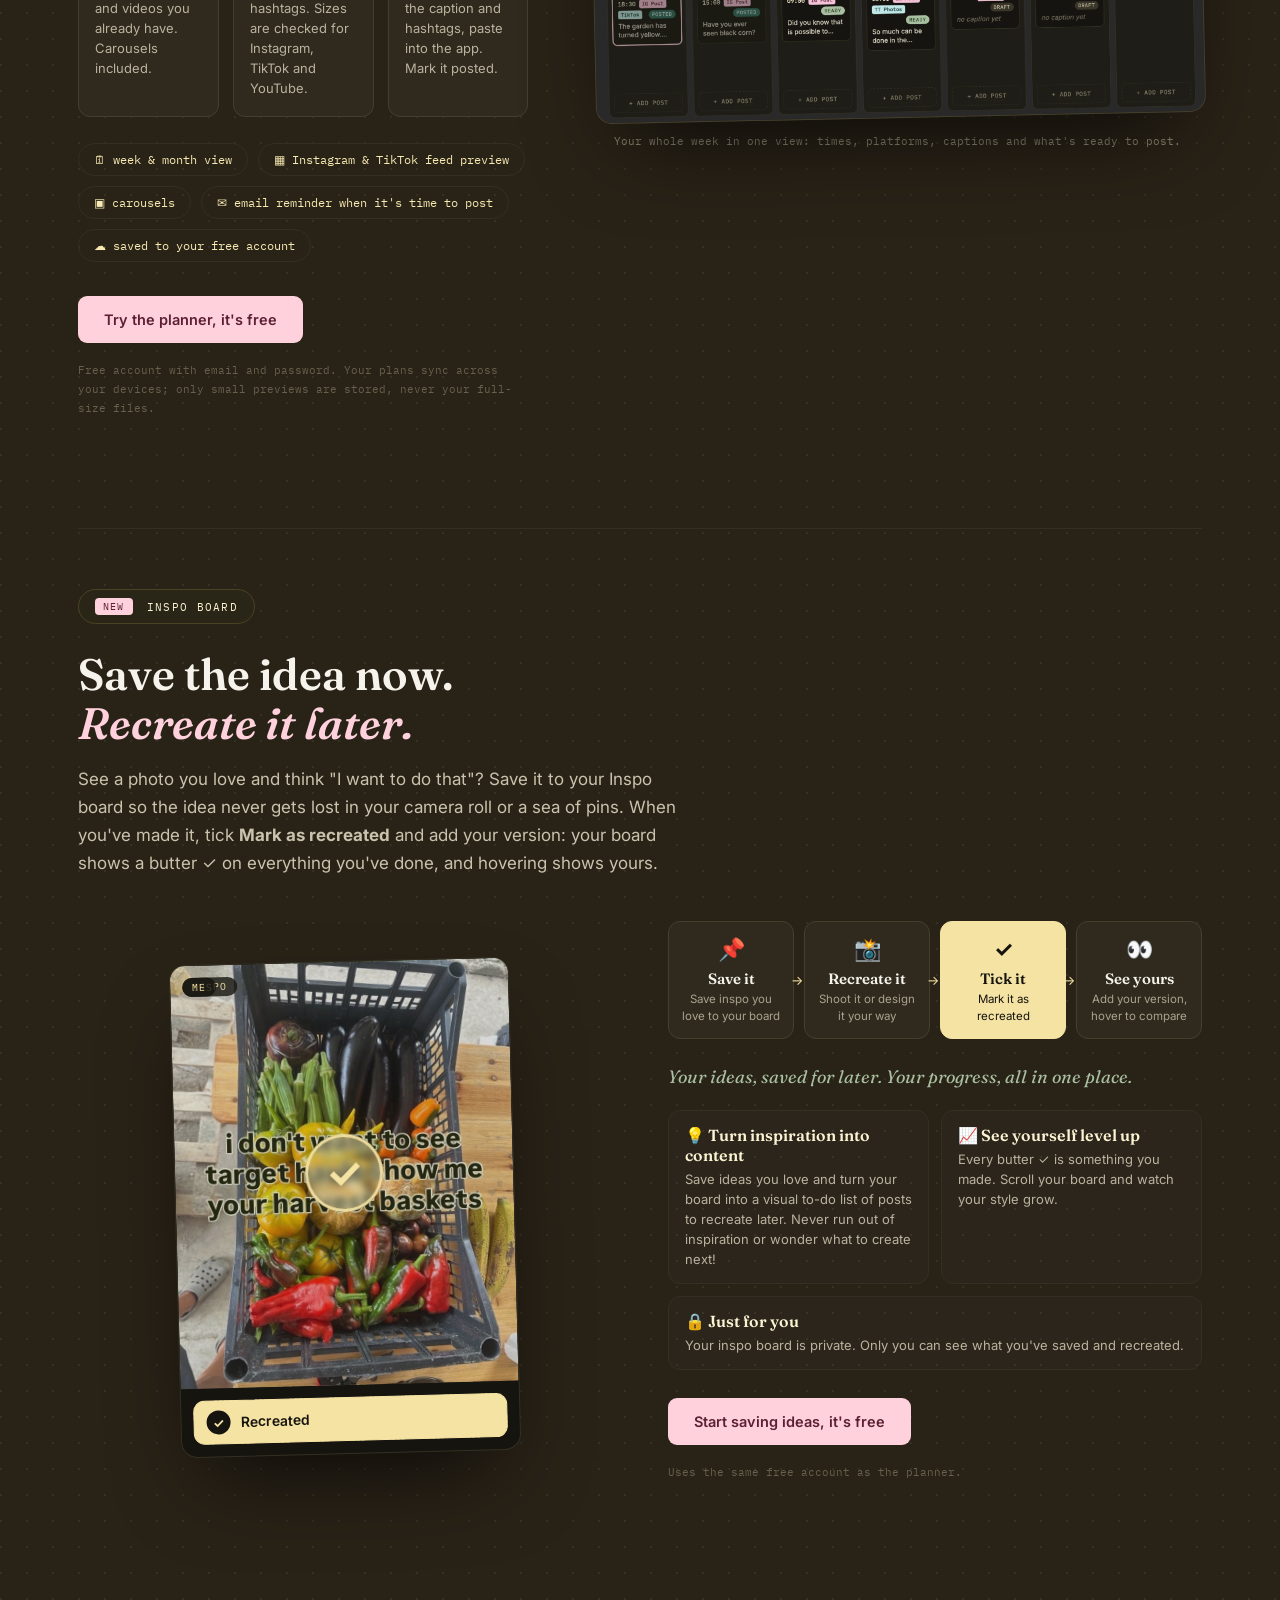
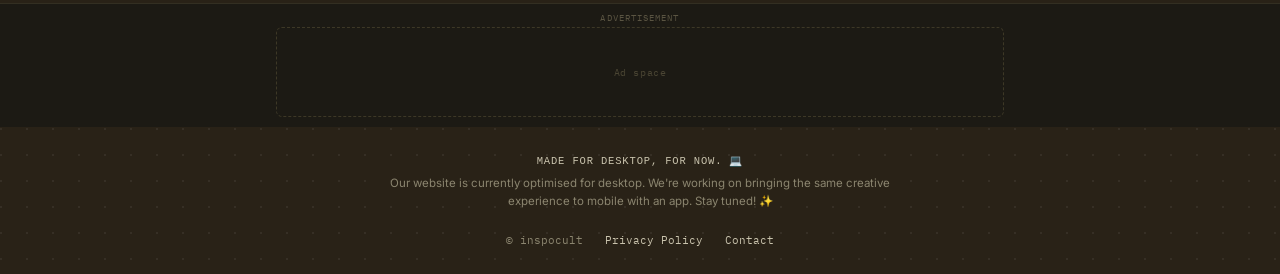
==== commit 3ba2dac2: "Add files via upload" ====
--- a/index.html
+++ b/index.html
@@ -210,6 +210,7 @@
 
   /* why it's useful */
   .why{ display:grid; grid-template-columns:1fr 1fr; gap:12px; margin-bottom:28px; }
+  .why div:last-child:nth-child(odd){ grid-column:1 / -1; }
   .why div{ border:1px solid var(--line); border-radius:12px; padding:14px 16px; background:rgba(255,255,255,.015); }
   .why h3{ margin:0 0 4px; font-family:var(--display); font-weight:600; font-size:16px; color:var(--gold-dim); }
   .why p{ margin:0; font-size:13px; line-height:1.55; color:#b9b39e; }
@@ -293,12 +294,13 @@
           <div class="steps">
             <div class="step"><div class="n">01</div><h3>Create</h3><p>Design in the studio and press <b>Add to planner</b>, or upload photos and videos you already have. Carousels included.</p></div>
             <div class="step"><div class="n">02</div><h3>Schedule</h3><p>Drop posts into a week or month calendar. Write captions and hashtags. Sizes are checked for Instagram, TikTok and YouTube.</p></div>
-            <div class="step"><div class="n">03</div><h3>Post</h3><p>On the day: download the media, copy the caption, copy the hashtags, paste into the app. Mark it posted.</p></div>
+            <div class="step"><div class="n">03</div><h3>Post</h3><p>We email you when it's time to post. Download the media, copy the caption and hashtags, paste into the app. Mark it posted.</p></div>
           </div>
           <div class="pills">
             <span class="pill">🗓 week &amp; month view</span>
             <span class="pill">▦ Instagram &amp; TikTok feed preview</span>
             <span class="pill">▣ carousels</span>
+            <span class="pill">✉ email reminder when it's time to post</span>
             <span class="pill">☁ saved to your free account</span>
           </div>
           <div class="ctas">
@@ -319,7 +321,7 @@
       <div class="inspo-head">
         <div class="eyebrow"><span class="new-tag">NEW</span> INSPO BOARD</div>
         <h2 class="sec-title">Save the idea now.<br><em>Recreate it later.</em></h2>
-        <p class="sub">See a look you love and think "I want to do that"? Save it to your Inspo board so the idea never gets lost in your camera roll or a sea of pins. When you've made it, tick <b>Mark as recreated</b> and add your version: your board shows a butter ✓ on everything you've done, and hovering shows yours.</p>
+        <p class="sub">See a photo you love and think "I want to do that"? Save it to your Inspo board so the idea never gets lost in your camera roll or a sea of pins. When you've made it, tick <b>Mark as recreated</b> and add your version: your board shows a butter ✓ on everything you've done, and hovering shows yours.</p>
       </div>
 
       <div class="inspo-main">
@@ -355,13 +357,11 @@
           <div class="why">
             <div><h3>💡 Turn inspiration into content</h3><p>Save ideas you love and turn your board into a visual to-do list of posts to recreate later. Never run out of inspiration or wonder what to create next!</p></div>
             <div><h3>📈 See yourself level up</h3><p>Every butter ✓ is something you made. Scroll your board and watch your style grow.</p></div>
-            <div><h3>📱 On every device</h3><p>Save an idea on your phone, plan it on your laptop. Your board syncs to your free account.</p></div>
             <div><h3>🔒 Just for you</h3><p>Your inspo board is private. Only you can see what you've saved and recreated.</p></div>
           </div>
 
           <div class="ctas">
             <a class="btn primary" href="template-studio.html#inspo">Start saving ideas, it's free</a>
-            <a class="btn secondary" href="#planner">How the planner works</a>
           </div>
           <p class="fineprint">Uses the same free account as the planner.</p>
         </div>
